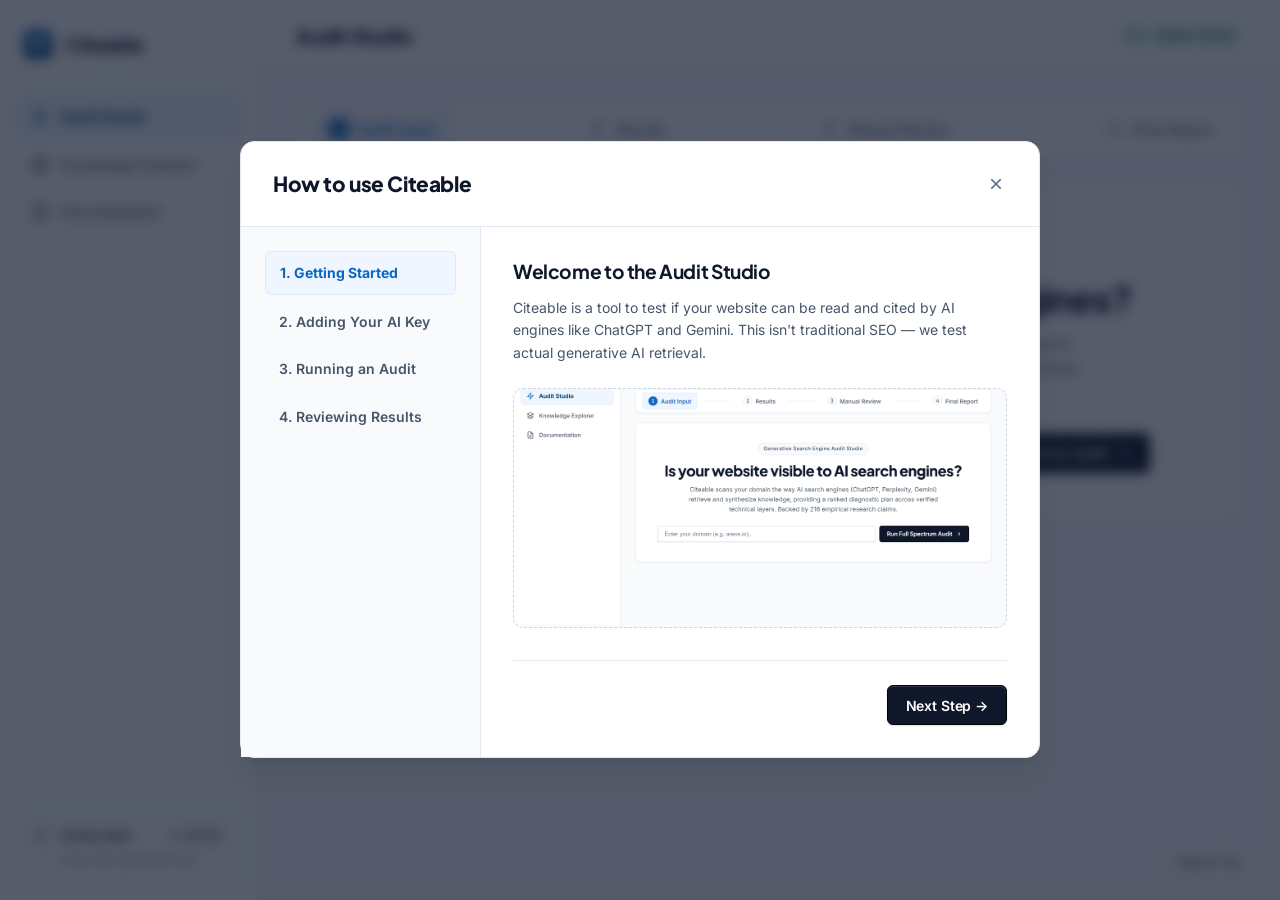
==== areos/ui/index.html @ a3e7ce2d "T15: add report and remediation markdown download endpoints and UI links" ====
<!DOCTYPE html>
<html lang="en">
<head>
  <meta charset="UTF-8">
  <meta name="viewport" content="width=device-width, initial-scale=1.0">
  <title>Citeable | Studio</title>
  <link rel="preconnect" href="https://fonts.googleapis.com">
  <link rel="preconnect" href="https://fonts.gstatic.com" crossorigin>
  <link href="https://fonts.googleapis.com/css2?family=Inter:wght@400;500;600;700&family=JetBrains+Mono:wght@400;500;600;700&family=Plus+Jakarta+Sans:wght@600;700;800&display=swap" rel="stylesheet">
  <link rel="stylesheet" href="index.css?v=3">
  <link rel="icon" type="image/svg+xml" href="favicon.svg">

  <script src="vendor/marked.min.js"></script>
  <script src="context.js"></script>
  <script src="help.js"></script>
  <script src="identity.js"></script>
  <script src="api.js"></script>
  <script src="dom.js"></script>
  <script src="nav.js"></script>
</head>
<body>
  <div class="app-container">
    <!-- Sidebar Navigation -->
    <aside class="sidebar">
      <div class="logo">
        <div class="logo-icon"><img src="favicon.svg" alt="Citeable Logo" width="32" height="32"></div>
        <h1>Citeable</h1>
      </div>
      <nav id="main-nav"></nav>
    </aside>

    <!-- Main Studio Workspace -->
    <main class="main-content">

      <!-- Standardized 72px Topbar -->
      <header class="topbar">
        <div class="page-title-wrap">
          <h2>Audit Studio</h2>
        </div>
        <div class="topbar-meta">
          <span class="status-pill success"><span class="live-pulse-dot"></span> Engine Online</span>
        </div>
      </header>

      <div class="page-container">

        <!-- Studio Stepper -->
        <div class="studio-stepper" role="tablist" aria-label="Audit progress">
          <button class="tab-btn step-btn active" data-tab="tab-input" data-step="1" role="tab" aria-selected="true">
            <span class="step-dot">1</span>
            <span class="step-label">Audit Input</span>
          </button>
          <div class="step-connector"></div>

          <button class="tab-btn step-btn" data-tab="tab-results" data-step="2" role="tab" aria-selected="false">
            <span class="step-dot">2</span>
            <span class="step-label">Results</span>
          </button>
          <div class="step-connector"></div>

          <button class="tab-btn step-btn" data-tab="tab-wizard" data-step="3" role="tab" aria-selected="false">
            <span class="step-dot">3</span>
            <span class="step-label">Manual Review</span>
          </button>
          <div class="step-connector"></div>

          <button class="tab-btn step-btn" data-tab="tab-synthesis" data-step="4" id="tab-btn-synthesis" role="tab" aria-selected="false">
            <span class="step-dot">4</span>
            <span class="step-label">Final Report</span>
          </button>
        </div>

        <div id="tab-input" class="tab-content active">
          <!-- Hero Section with Prompt Selector -->
          <section class="studio-hero">
            <div class="studio-badge">
              <span>Generative Search Engine Audit Studio</span>
            </div>
            <h1>Is your website visible to AI search engines?</h1>
            <p>Citeable scans your domain the way AI search engines (ChatGPT, Perplexity, Gemini) retrieve and synthesize knowledge, providing a ranked diagnostic plan across verified technical layers. Backed by <span class="hero-claim-count" id="hero-claim-count">...</span> empirical research claims.</p>

            <div class="command-box">
              <input type="text" id="domain-input" class="command-input" placeholder="Enter your domain (e.g. areos.io)..." autocomplete="off">
              <button id="btn-run-studio" class="command-btn btn-primary">
                <span>Run Full Spectrum Audit</span>
                <svg width="14" height="14" viewBox="0 0 24 24" fill="none" stroke="currentColor" stroke-width="2"><line x1="5" y1="12" x2="19" y2="12"/><polyline points="12 5 19 12 12 19"/></svg>
              </button>
            </div>
          </section>

          <!-- Live Execution Pipeline Monitor (hidden until audit runs) -->
          <div id="execution-monitor" style="display:none;" class="card">
            <h3 style="margin-top: 0; color: var(--text-secondary); font-family: var(--font-mono); font-size: 0.85rem; margin-bottom: 1rem;">
              [SYSTEM_LOG] ACTIVE DIAGNOSTIC RETRIEVAL IN PROGRESS...
            </h3>
            <div class="pipeline-stage" id="stage-robots"><div class="stage-icon active"><svg width="14" height="14" viewBox="0 0 24 24" fill="none" stroke="currentColor" stroke-width="2.5" style="animation:spin 1s linear infinite;"><circle cx="12" cy="12" r="10" stroke-opacity="0.25"/><path d="M12 2a10 10 0 0 1 10 10" stroke-opacity="0.85"/></svg></div><span>[LAYER 1/6] Verifying AI Crawler Policies (robots.txt & llms.txt)...</span></div>
            <div class="pipeline-stage" id="stage-schema"><div class="stage-icon"></div><span>[LAYER 2/6] Evaluating JSON-LD Schema Semantic Honesty...</span></div>
            <div class="pipeline-stage" id="stage-extract"><div class="stage-icon"></div><span>[LAYER 3/6] Assessing RAG Chunk Extractability & Density...</span></div>
            <div class="pipeline-stage" id="stage-format"><div class="stage-icon"></div><span>[LAYER 4/6] Interrogating Quotation & Formatting Heuristics...</span></div>
            <div class="pipeline-stage" id="stage-authority"><div class="stage-icon"></div><span>[LAYER 5/6] Measuring Algorithmic Trust & Entity Graph Authority...</span></div>
            <div class="pipeline-stage" id="stage-citation"><div class="stage-icon"></div><span>[LAYER 6/6] Sampling Real-Time Generative AI Brand Citation Frequency...</span></div>
          </div>

        </div>

        <div id="tab-results" class="tab-content" style="display:none;">
          <!-- Results Dashboard -->
          <div id="studio-results" style="display:flex; flex-direction:column; gap:28px;">
            <div style="display:flex; justify-content:space-between; align-items:flex-end; flex-wrap:wrap; gap:16px; padding-bottom:20px; border-bottom:1px solid var(--border-default);">
              <div>
                <h3 style="margin:0; font-size:1.35rem; font-weight:700; color:var(--text-primary);" id="res-target-header">Audit Results Overview</h3>
                <div style="color:var(--text-tertiary); font-size:0.85rem; font-family:var(--font-mono); margin-top:4px;" id="res-funnel-label">Run an audit from Step 1 to generate live visibility scores and diagnostics.</div>
              </div>
              <div style="display:flex; gap:10px; align-items:center;">
                <button class="btn-secondary btn-export" id="btn-export-report">
                  <svg width="15" height="15" viewBox="0 0 24 24" fill="none" stroke="currentColor" stroke-width="2"><path d="M21 15v4a2 2 0 0 1-2 2H5a2 2 0 0 1-2-2v-4"/><polyline points="7 10 12 15 17 10"/><line x1="12" y1="15" x2="12" y2="3"/></svg>
                  <span>Export Automated Findings (.md)</span>
                </button>
                <a class="btn-secondary btn-export" id="btn-download-remediation" style="display:none; text-decoration:none;" href="#" download>
                  <svg width="15" height="15" viewBox="0 0 24 24" fill="none" stroke="currentColor" stroke-width="2"><path d="M21 15v4a2 2 0 0 1-2 2H5a2 2 0 0 1-2-2v-4"/><polyline points="7 10 12 15 17 10"/><line x1="12" y1="15" x2="12" y2="3"/></svg>
                  <span>Download Plan (.md)</span>
                </a>
                <button class="btn-primary" id="btn-download-final-report" style="display:none;" onclick="downloadFinalReport()">
                  <span>Download Final Report</span>
                  <svg width="14" height="14" viewBox="0 0 24 24" fill="none" stroke="currentColor" stroke-width="2"><line x1="5" y1="12" x2="19" y2="12"/><polyline points="12 5 19 12 12 19"/></svg>
                </button>
              </div>
            </div>

            <!-- HELPER CARD: Results Scoring Primer -->
            <div class="context-helper-card" id="helper-results-primer">
              <div class="helper-bar blue"></div>
              <div class="helper-card-header" onclick="toggleHelperCard('helper-results-content', 'helper-results-chevron')">
                <div style="display:flex; align-items:center; gap:12px;">
                  <div style="width:28px; height:28px; border-radius:6px; background:var(--surface-sunken); display:flex; align-items:center; justify-content:center; border:1px solid var(--border-default); color:var(--text-secondary);">
                    <svg width="15" height="15" viewBox="0 0 24 24" fill="none" stroke="currentColor" stroke-width="2"><circle cx="12" cy="12" r="10"/><path d="M12 16v-4"/><path d="M12 8h.01"/></svg>
                  </div>
                  <div>
                    <div style="font-weight:600; color:var(--text-primary); font-size:0.875rem;">Understanding Your AI Visibility Score</div>
                    <div style="font-size:0.75rem; color:var(--text-tertiary);">Audit Studio · Results Overview</div>
                  </div>
                </div>
                <div style="display:flex; align-items:center; gap:12px;">
                  <span class="status-pill info">Scoring Methodology</span>
                  <span id="helper-results-chevron" style="font-size:0.75rem; color:var(--text-tertiary); font-weight:700;">▾</span>
                </div>
              </div>
              <div id="helper-results-content" class="accordion-grid open">
                <div class="accordion-inner" style="padding:16px 20px; border-top:1px solid var(--border-default); font-size:0.8125rem; color:var(--text-secondary); background:var(--surface-sunken);">
                  <p style="margin:0 0 10px 0; color:var(--text-primary);"><strong>Methodology:</strong> Your composite index evaluates how reliably AI search engines (ChatGPT Search, Perplexity, Gemini Grounding) retrieve, verify, and cite your brand content.</p>
                  <div style="display:grid; grid-template-columns:repeat(auto-fit, minmax(220px, 1fr)); gap:12px;">
                    <div style="background:#FFFFFF; border:1px solid var(--border-default); padding:12px; border-radius:6px;">
                      <strong style="color:var(--text-primary); display:block; margin-bottom:4px;">1. Multi-Layer Technical Scan</strong>
                      Deterministic crawl of robots/llms.txt access policies, JSON-LD schema entity graphs, and RAG chunk extractability.
                    </div>
                    <div style="background:#FFFFFF; border:1px solid var(--border-default); padding:12px; border-radius:6px;">
                      <strong style="color:var(--text-primary); display:block; margin-bottom:4px;">2. Access Gate Enforcement</strong>
                      If automated crawlers are blocked at the perimeter, the diagnostic score is capped at 30 until access directives are opened.
                    </div>
                    <div style="background:#FFFFFF; border:1px solid var(--border-default); padding:12px; border-radius:6px;">
                      <strong style="color:var(--text-primary); display:block; margin-bottom:4px;">3. Qualitative Calibration</strong>
                      Automated checks establish baseline telemetry; completing the 4 qualitative checks finalizes the grounded narrative.
                    </div>
                  </div>
                </div>
              </div>
            </div>

            <!-- Provisional Action Banner -->
            <div id="results-action-banner" class="context-helper-card" style="display:none;">
              <div class="helper-bar amber"></div>
              <div style="padding:16px 20px; display:flex; align-items:center; justify-content:space-between; flex-wrap:wrap; gap:12px;">
                <div style="display:flex; align-items:center; gap:12px;">
                  <div style="width:28px; height:28px; border-radius:6px; background:#FFFBEB; border:1px solid #FDE68A; display:flex; align-items:center; justify-content:center; color:#D97706;">
                    <svg width="15" height="15" viewBox="0 0 24 24" fill="none" stroke="currentColor" stroke-width="2"><path d="M10.29 3.86L1.82 18a2 2 0 0 0 1.71 3h16.94a2 2 0 0 0 1.71-3L13.71 3.86a2 2 0 0 0-3.42 0z"/><line x1="12" y1="9" x2="12" y2="13"/><line x1="12" y1="17" x2="12.01" y2="17"/></svg>
                  </div>
                  <div>
                    <strong id="results-action-title" style="color:var(--text-primary); font-size:0.9rem; display:block;">Provisional Score — Qualitative Review Pending</strong>
                    <p id="results-action-sub" style="margin:2px 0 0; font-size:0.8125rem; color:var(--text-secondary);">Complete the 4 qualitative inspection questions to unlock your finalized grounded report.</p>
                  </div>
                </div>
                <button onclick="document.querySelector('[data-tab=tab-wizard]').click()" class="btn-primary" style="padding:8px 16px; font-size:0.8125rem;">
                  <span>Complete Review (4 Items)</span>
                  <svg width="14" height="14" viewBox="0 0 24 24" fill="none" stroke="currentColor" stroke-width="2"><line x1="5" y1="12" x2="19" y2="12"/><polyline points="12 5 19 12 12 19"/></svg>
                </button>
              </div>
            </div>

            <!-- Executive Scorecard -->
            <div class="scorecard-grid">
              <div class="score-card"><div class="score-label"><span style="font-size:0.8125rem; font-weight:600; color:var(--text-secondary);">Overall AEO Score</span></div><div class="score-val font-mono" id="res-score" style="font-size:2rem; font-weight:800; color:var(--text-primary); margin-top:4px;">--</div><div style="font-size:0.75rem; color:var(--text-tertiary); margin-top:4px;">Weighted Diagnostic Index</div></div>
              <div class="score-card"><div class="score-label"><span style="font-size:0.8125rem; font-weight:600; color:var(--text-secondary);">Entity Authority</span></div><div class="score-val font-mono" id="res-authority" style="font-size:2rem; font-weight:800; color:var(--text-primary); margin-top:4px;">--</div><div style="font-size:0.75rem; color:var(--text-tertiary); margin-top:4px;" id="res-referring">-- referring domains</div></div>
              <div class="score-card"><div class="score-label"><span style="font-size:0.8125rem; font-weight:600; color:var(--text-secondary);">AI Crawler Access</span></div><div class="score-val font-mono" id="res-crawler" style="font-size:1.5rem; font-weight:700; color:var(--brand-500); margin-top:4px;">--</div><div style="font-size:0.75rem; color:var(--text-tertiary); margin-top:4px;" id="res-llms">llms.txt status</div></div>
              <div class="score-card"><div class="score-label"><span style="font-size:0.8125rem; font-weight:600; color:var(--text-secondary);">Observed Citations</span></div><div class="score-val font-mono" id="res-citations" style="font-size:1.5rem; font-weight:700; color:var(--brand-500); margin-top:4px;">--</div><div style="font-size:0.75rem; color:var(--text-tertiary); margin-top:4px;">Live Engine Sampler Rate</div></div>
            </div>

            <!-- Historical Delta & Citation Distribution -->
            <div class="analytics-grid">
              <div class="analytics-panel">
                <div class="panel-header" style="display:flex; justify-content:space-between; align-items:center; margin-bottom:6px;">
                  <div class="panel-title-wrap" style="display:flex; align-items:center; gap:8px;">
                    <svg width="16" height="16" viewBox="0 0 24 24" fill="none" stroke="var(--brand-500)" stroke-width="2"><polyline points="23 6 13.5 15.5 8.5 10.5 1 18"/><polyline points="17 6 23 6 23 12"/></svg>
                    <h3 style="font-size:0.95rem; margin:0;">Historical AEO Delta & Timeline</h3>
                  </div>
                  <span class="status-pill text-xs">Trend Velocity</span>
                </div>
                <p class="panel-desc" style="font-size:0.8125rem; color:var(--text-tertiary); margin:0 0 16px 0;">Comparative score progression across previous diagnostic audits</p>
                <div id="historical-delta-container">
                  <div style="display:flex; align-items:center; gap:10px; color:var(--text-tertiary); font-size:0.85rem; padding:12px; background:var(--surface-sunken); border-radius:6px; border:1px solid var(--border-default);">
                    <svg width="14" height="14" viewBox="0 0 24 24" fill="none" stroke="currentColor" stroke-width="2" style="animation:spin 1s linear infinite;"><circle cx="12" cy="12" r="10" stroke-opacity="0.25"/><path d="M12 2a10 10 0 0 1 10 10" stroke-opacity="0.85"/></svg>
                    <span>Loading audit history...</span>
                  </div>
                </div>
              </div>

              <div class="analytics-panel">
                <div class="panel-header" style="display:flex; justify-content:space-between; align-items:center; margin-bottom:6px;">
                  <div class="panel-title-wrap" style="display:flex; align-items:center; gap:8px;">
                    <svg width="16" height="16" viewBox="0 0 24 24" fill="none" stroke="var(--brand-500)" stroke-width="2"><circle cx="12" cy="12" r="10"/><path d="M12 2a14.5 14.5 0 0 0 0 20 14.5 14.5 0 0 0 0-20"/><path d="M2 12h20"/></svg>
                    <h3 style="font-size:0.95rem; margin:0;">Citation Domain Distribution</h3>
                  </div>
                  <span class="status-pill text-xs">Engine Breakdown</span>
                </div>
                <p class="panel-desc" style="font-size:0.8125rem; color:var(--text-tertiary); margin:0 0 16px 0;">Empirical breakdown of URLs referenced by generative answer engines</p>
                <div id="citation-distribution-list"></div>
              </div>
            </div>

            <!-- Prioritized Step-by-Step Remediation Plan -->
            <div class="card" style="margin-top:24px;">
              <div style="display:flex; justify-content:space-between; align-items:center; margin-bottom:16px;">
                <div style="display:flex; align-items:center; gap:8px;">
                  <svg width="18" height="18" viewBox="0 0 24 24" fill="none" stroke="var(--brand-500)" stroke-width="2"><path d="M14 2H6a2 2 0 0 0-2 2v16a2 2 0 0 0 2 2h12a2 2 0 0 0 2-2V8z"/><polyline points="14 2 14 8 20 8"/><line x1="16" y1="13" x2="8" y2="13"/><line x1="16" y1="17" x2="8" y2="17"/></svg>
                  <h3 style="margin:0; font-size:1.05rem;">Prioritized Action & Remediation Plan</h3>
                </div>
                <span style="font-size:0.8125rem; color:var(--text-tertiary);">Click any item to inspect research checklist</span>
              </div>
              <div id="remediation-list"></div>
            </div>

          </div>
        </div>

        <div id="tab-wizard" class="tab-content" style="display:none;">
          <!-- Interactive Guided Manual Review Wizard -->
          <div class="card mb-6">
            <div style="display:flex; justify-content:space-between; align-items:center;">
              <div>
                <h3 style="margin:0; font-size:1.05rem;">Guided Human Review Wizard</h3>
                <span style="font-size:0.8125rem; color:var(--text-secondary);">Interactive evidence recording for qualitative check cards</span>
              </div>
            </div>
          </div>
          
          <!-- Empty state -->
          <div id="wizard-empty-state" class="card" style="display:flex; flex-direction:column; align-items:center; justify-content:center; padding:3rem 2rem; text-align:center; gap:1rem;">
            <div style="width:48px; height:48px; border-radius:50%; background:var(--brand-50); border:1px solid var(--brand-100); display:flex; align-items:center; justify-content:center; color:var(--brand-500);">
              <svg width="20" height="20" viewBox="0 0 24 24" fill="none" stroke="currentColor" stroke-width="2"><circle cx="11" cy="11" r="8"/><line x1="21" y1="21" x2="16.65" y2="16.65"/></svg>
            </div>
            <h4 style="color:var(--text-primary); margin:0; font-size:1.05rem;">No active audit session</h4>
            <p style="color:var(--text-secondary); max-width:420px; margin:0; font-size:0.875rem; line-height:1.6;">Run an audit from the Audit Input tab first. The wizard will load your manual review cards automatically once results are available.</p>
            <button onclick="document.querySelector('[data-tab=tab-input]').click()" class="btn-primary" style="margin-top:0.5rem;">
              <span>Go to Audit Input</span>
              <svg width="14" height="14" viewBox="0 0 24 24" fill="none" stroke="currentColor" stroke-width="2"><line x1="5" y1="12" x2="19" y2="12"/><polyline points="12 5 19 12 12 19"/></svg>
            </button>
          </div>

          <div id="review-shield-banner" class="context-helper-card" style="display:none;">
            <div class="helper-bar blue"></div>
            <div style="padding:16px 20px; display:flex; align-items:center; justify-content:space-between; flex-wrap:wrap; gap:12px;">
              <div style="display:flex; align-items:center; gap:12px;">
                <div style="width:28px; height:28px; border-radius:6px; background:var(--brand-50); border:1px solid var(--brand-100); display:flex; align-items:center; justify-content:center; color:var(--brand-500);">
                  <svg width="15" height="15" viewBox="0 0 24 24" fill="none" stroke="currentColor" stroke-width="2"><path d="M12 22s8-4 8-10V5l-8-3-8 3v7c0 6 8 10 8 10z"/><path d="m9 12 2 2 4-4"/></svg>
                </div>
                <div>
                  <strong id="shield-title" style="font-size:0.95rem; color:var(--text-primary); display:block;">Qualitative Evaluation Protocol</strong>
                  <span id="shield-sub" style="font-size:0.8125rem; color:var(--text-secondary);">Inspect on-page evidence to calibrate the composite diagnostic score and unlock synthesis.</span>
                </div>
              </div>
              <div style="text-align:right;">
                <span style="font-family:var(--font-mono); font-size:0.8125rem; color:var(--text-secondary); display:inline-block;">Evaluated: <strong id="val-progress-text">0 / 0</strong></span>
                <div class="bar-track" style="width:120px; height:4px; margin-top:4px;"><div class="bar-fill" id="meter-fill" style="width:0%; background:var(--brand-500);"></div></div>
              </div>
            </div>
          </div>

          <div id="wizard-list"></div>

          <!-- Mandatory Methodology & ToS Caveat -->
          <div id="wizard-caveat-box" style="display:none; margin-top:24px; background:var(--surface-panel); border:1px solid var(--border-default); padding:16px 20px; border-radius:var(--radius-md); font-size:0.8125rem; color:var(--text-tertiary); font-family:var(--font-mono); line-height:1.5;">
            <strong style="color:var(--text-primary);">Governance Note:</strong><br>
            <span id="res-caveat">Loading governance transparency disclosure...</span>
          </div>
        </div>

        <!-- AI Synthesis Tab -->
        <div id="tab-synthesis" class="tab-content" style="display:none;">

          <div class="card mb-6">
            <div style="display:flex; justify-content:space-between; align-items:center;">
              <div>
                <h3 style="margin:0; font-size:1.05rem;">Final Grounded Report</h3>
                <span style="font-size:0.8125rem; color:var(--text-secondary);">Multi-stage LLM synthesis with adversarial red-team verification</span>
              </div>
            </div>
          </div>

          <!-- Status badge -->
          <div id="synth-status-bar" class="card" style="display:flex; align-items:center; gap:16px; margin-bottom:20px; padding:16px 20px;">
            <span id="synth-status-icon" style="display:flex; align-items:center; justify-content:center; width:32px; height:32px; border-radius:50%; background:var(--brand-50); color:var(--brand-500); border:1px solid var(--brand-100);"><svg width="16" height="16" viewBox="0 0 24 24" fill="none" stroke="currentColor" stroke-width="2"><circle cx="12" cy="12" r="10"/><polyline points="12 6 12 12 16 14"/></svg></span>
            <div>
              <strong id="synth-status-title" style="color:var(--text-primary); font-size:0.9rem; display:block;">Run an audit to generate your final report</strong>
              <span id="synth-status-sub" style="font-size:0.8125rem; color:var(--text-tertiary); font-family:var(--font-mono);">Requires AI provider credentials in <a href="#byok_vault" onclick="event.preventDefault(); if (window.BYOKVault) window.BYOKVault.open();" style="color:var(--brand-500);">Settings</a></span>
            </div>
            <div style="margin-left:auto; display:flex; gap:8px; align-items:center;" id="synth-provider-log"></div>
          </div>

          <!-- Red Teamer flags -->
          <div id="synth-flags-panel" style="display:none; margin-bottom:20px; background:var(--status-danger-bg); border:1px solid var(--status-danger-border); border-radius:var(--radius-md); padding:16px 20px;">
            <div style="display:flex; justify-content:space-between; align-items:center; margin-bottom:10px;">
              <strong style="color:var(--status-danger-text); font-size:0.9rem;">Adversarial Review Flags</strong>
              <span id="synth-flags-count" class="status-pill danger">0 flags</span>
            </div>
            <div id="synth-flags-list" style="display:flex; flex-direction:column; gap:8px;"></div>
            <div id="synth-flags-resolved" style="margin-top:10px; font-size:0.8125rem; color:var(--text-tertiary); font-family:var(--font-mono);"></div>
          </div>

          <!-- The final narrative -->
          <div class="card" id="synth-narrative-card" style="display:none;">
            <div style="display:flex; justify-content:space-between; align-items:center; margin-bottom:16px; padding-bottom:12px; border-bottom:1px solid var(--border-default);">
              <h3 style="margin:0; color:var(--text-primary); font-size:1.05rem;">Grounded Executive Synthesis</h3>
              <div style="display:flex; gap:8px; align-items:center;">
                <a id="btn-download-synth-report" class="btn-secondary" style="display:none; padding:6px 14px; font-size:0.8125rem; text-decoration:none;" href="#" download>Download Report (.md)</a>
                <button id="btn-copy-narrative" class="btn-secondary" style="padding:6px 14px; font-size:0.8125rem;" onclick="copySynthNarrative()">Copy Narrative</button>
              </div>
            </div>
            <div id="synth-narrative-body" class="markdown-body" style="padding:0; border:none; box-shadow:none;"></div>
          </div>

          <!-- Draft (collapsed by default) -->
          <details id="synth-draft-details" style="margin-top:16px; display:none;">
            <summary style="cursor:pointer; color:var(--text-tertiary); font-size:0.8125rem; font-family:var(--font-mono); padding:8px 0;">[RAW] Show Synthesizer Draft (pre-grounding)</summary>
            <div id="synth-draft-body" style="margin-top:8px; color:var(--text-secondary); line-height:1.6; white-space:pre-wrap; font-size:0.85rem; background:var(--surface-sunken); padding:16px; border-radius:var(--radius-md); border:1px solid var(--border-default); font-family:var(--font-mono);"></div>
          </details>
        </div>

      </div>
    </main>
  </div>

  <!-- Claim Deep-Dive Modal -->
  <div id="claim-modal" class="modal-backdrop modal-overlay" style="display:none; position:fixed; inset:0; z-index:1000; align-items:center; justify-content:center;">
    <div class="modal-content" style="padding:28px; width:min(680px,94vw); max-height:85vh; overflow-y:auto;">
      <div style="display:flex; justify-content:space-between; align-items:flex-start; margin-bottom:12px;">
        <span id="mod-claim-id" style="font-family:var(--font-mono); color:var(--brand-500); font-weight:700; font-size:0.85rem;">CLAIM ID: C000</span>
        <button onclick="closeClaimModal()" style="background:none; border:none; color:var(--text-tertiary); cursor:pointer; font-size:1.25rem; padding:4px;">&times;</button>
      </div>
      <h2 id="mod-title" style="color:var(--text-primary); margin:0 0 12px; font-size:1.25rem; font-weight:700;">Loading scientific claim data...</h2>
      
      <div style="display:flex; flex-wrap:wrap; gap:8px; margin-bottom:16px;">
        <span id="mod-conf" class="status-pill info">Confidence: HIGH</span>
        <span id="mod-tier" class="status-pill success">Source Tier: Empirical</span>
      </div>

      <div style="background:var(--surface-sunken); padding:16px; border-radius:var(--radius-sm); border:1px solid var(--border-default); margin-bottom:16px;">
        <h4 style="margin:0 0 6px; color:var(--text-tertiary); font-size:0.75rem; text-transform:uppercase;">Scientific Research Statement:</h4>
        <p id="mod-stmt" style="color:var(--text-primary); line-height:1.6; margin:0; font-size:0.95rem;">--</p>
      </div>

      <div style="display:grid; grid-template-columns:repeat(auto-fit, minmax(180px, 1fr)); gap:12px;">
        <div style="background:#FFFFFF; padding:12px; border-radius:var(--radius-sm); border:1px solid var(--border-default);">
          <span style="font-size:0.75rem; color:var(--text-tertiary); display:block;">Funnel Stage Relevance</span>
          <strong id="mod-funnel" style="color:var(--text-primary); font-size:0.9rem;">All Stages</strong>
        </div>
        <div style="background:#FFFFFF; padding:12px; border-radius:var(--radius-sm); border:1px solid var(--border-default);">
          <span style="font-size:0.75rem; color:var(--text-tertiary); display:block;">Algorithmic Impact Score</span>
          <strong id="mod-score" style="color:var(--brand-500); font-size:1rem; font-weight:700;">9.4 / 10</strong>
        </div>
      </div>
    </div>
  </div>

  <!-- Guided Manual Review Modal -->
  <div id="guided-modal" class="modal-overlay" style="display:none; position:fixed; inset:0; z-index:1000; align-items:center; justify-content:center;">
    <div class="modal-content" style="width:min(760px,96vw); max-height:90vh; display:flex; flex-direction:column; overflow:hidden;">
      <!-- Header -->
      <div style="padding:18px 24px; border-bottom:1px solid var(--border-default); display:flex; align-items:center; justify-content:space-between; flex-shrink:0;">
        <div>
          <span id="gr-card-id" style="font-family:var(--font-mono); color:var(--brand-500); font-size:0.8125rem; font-weight:600;">[ Guided Review ]</span>
          <h2 id="gr-title" style="margin:4px 0 0; color:var(--text-primary); font-size:1.15rem; font-weight:700;">Loading card...</h2>
        </div>
        <button onclick="window.GuidedReview && GuidedReview.close()" style="background:none; border:none; color:var(--text-tertiary); cursor:pointer; font-size:1.25rem; padding:4px;">&times;</button>
      </div>
      <!-- Progress bar -->
      <div style="padding:8px 24px; background:var(--surface-sunken); flex-shrink:0; display:flex; align-items:center; gap:12px;">
        <span id="gr-step-label" style="font-size:0.75rem; color:var(--text-tertiary); font-family:var(--font-mono); white-space:nowrap;">Step 1 of 1</span>
        <div style="flex:1; height:4px; background:var(--border-default); border-radius:2px; overflow:hidden;">
          <div id="gr-progress-fill" style="height:100%; width:0%; background:var(--brand-500); border-radius:2px; transition:width 0.2s ease;"></div>
        </div>
      </div>
      <!-- Scrollable body -->
      <div style="flex:1; overflow-y:auto; padding:20px 24px; display:flex; flex-direction:column; gap:16px;">
        <div>
          <h4 style="color:var(--text-tertiary); font-size:0.75rem; text-transform:uppercase; letter-spacing:0.04em; margin:0 0 4px;">Why This Matters</h4>
          <div id="gr-why" style="color:var(--text-secondary); font-size:0.9rem; line-height:1.6;"></div>
        </div>
        <div>
          <h4 style="color:var(--text-tertiary); font-size:0.75rem; text-transform:uppercase; letter-spacing:0.04em; margin:0 0 4px;">What We Are Checking</h4>
          <div id="gr-what" style="color:var(--text-secondary); font-size:0.9rem; line-height:1.6;"></div>
        </div>
        <div>
          <h4 style="color:var(--text-tertiary); font-size:0.75rem; text-transform:uppercase; letter-spacing:0.04em; margin:0 0 4px;">Step-by-Step Verification</h4>
          <ol id="gr-steps" style="color:var(--text-secondary); font-size:0.9rem; line-height:1.6; padding-left:1.2rem; margin:0;"></ol>
        </div>
        <!-- Technical protocol -->
        <div>
          <button id="gr-toggle-technical" onclick="window.GuidedReview && GuidedReview.toggleTechnical()" class="btn-secondary" style="padding:6px 12px; font-size:0.75rem; font-family:var(--font-mono);">Show technical protocol</button>
          <div id="gr-technical" style="display:none; margin-top:8px; background:var(--surface-sunken); padding:12px; border-radius:6px; color:var(--text-secondary); font-size:0.8125rem; line-height:1.6; border:1px solid var(--border-default);"></div>
        </div>
        <!-- Evidence inputs -->
        <div style="display:grid; grid-template-columns:1fr 1fr; gap:12px;">
          <div>
            <label style="font-size:0.75rem; color:var(--text-tertiary); display:block; margin-bottom:4px; font-family:var(--font-mono);">Page URL Reviewed</label>
            <input id="gr-url" type="text" placeholder="https://..." class="input" style="font-size:0.8125rem;">
          </div>
          <div>
            <label style="font-size:0.75rem; color:var(--text-tertiary); display:block; margin-bottom:4px; font-family:var(--font-mono);">Notes / Evidence</label>
            <textarea id="gr-notes" rows="2" placeholder="Record your observation..." class="input" style="font-size:0.8125rem; resize:none;"></textarea>
          </div>
        </div>
      </div>
      <!-- Footer: verdict buttons + navigation -->
      <div style="padding:16px 24px; border-top:1px solid var(--border-default); flex-shrink:0;">
        <div id="gr-verdict-buttons" class="verdict-buttons">
          <button class="vbtn pass" onclick="window.GuidedReview && GuidedReview.setVerdict('pass')">Pass</button>
          <button class="vbtn warn" onclick="window.GuidedReview && GuidedReview.setVerdict('warn')">Flag Ambiguity</button>
          <button class="vbtn fail" onclick="window.GuidedReview && GuidedReview.setVerdict('fail')">Fail</button>
          <button class="vbtn na" onclick="window.GuidedReview && GuidedReview.setVerdict('na')">N/A</button>
        </div>
        <div style="display:flex; justify-content:space-between; align-items:center;">
          <button id="gr-btn-back" onclick="window.GuidedReview && GuidedReview.back()" disabled class="btn-secondary" style="padding:8px 16px; font-size:0.8125rem;">Back</button>
          <button onclick="window.GuidedReview && GuidedReview.skip()" style="background:none; border:none; color:var(--text-tertiary); cursor:pointer; font-size:0.8125rem; text-decoration:underline;">Skip</button>
          <button id="gr-btn-next" onclick="window.GuidedReview && GuidedReview.confirmAndNext()" class="btn-primary" style="padding:8px 18px; font-size:0.8125rem;">Submit &amp; Next</button>
        </div>
      </div>
    </div>
  </div>

  <script src="auth.js"></script>
  <script src="guided_review.js"></script>
  <script src="studio.js"></script>
  <script>
    document.addEventListener('DOMContentLoaded', () => { 
      window.AreosNav.renderNav('studio'); 
    });

    function toggleHelperCard(contentId, chevronId) {
      const content = document.getElementById(contentId);
      const chevron = document.getElementById(chevronId);
      if (content && content.classList.contains('open')) {
        content.classList.remove('open');
        if (chevron) chevron.style.transform = 'rotate(-90deg)';
      } else if (content) {
        content.classList.add('open');
        if (chevron) chevron.style.transform = 'rotate(0deg)';
      }
    }
  </script>
</body>
</html>
---- areos/ui/index.css ----
/* ==========================================================================
   Citeable — Enterprise Design System (Restraint Architecture)
   Linear × Stripe Sigma Precision • Clinical Slate Architecture
   90% Neutral Monochrome • 10% Surgical Sapphire (#0A66C2) Intent
   ========================================================================== */

@import url('https://fonts.googleapis.com/css2?family=Inter:wght@400;500;600;700&family=JetBrains+Mono:wght@400;500;600;700&family=Plus+Jakarta+Sans:wght@600;700;800&display=swap');

:root {
  /* ---- 90% Neutral Grayscale Surface Architecture ---- */
  --surface-canvas: #F8FAFC;        /* Crisp clinical canvas */
  --surface-panel: #FFFFFF;         /* Pure white elevation */
  --surface-panel-hover: #F1F5F9;   /* Micro-elevation */
  --surface-raised: #FFFFFF;        /* Modals, Drawers */
  --surface-sunken: #F8FAFC;        /* Input wells, code blocks */
  --surface-overlay: rgba(15, 23, 42, 0.45); /* Soft backdrop dimming */

  /* ---- Structural Hairlines & Borders ---- */
  --border-subtle: #F1F5F9;
  --border-default: #E2E8F0;        /* 1px structural hairline */
  --border-strong: #CBD5E1;
  --border-focus: #0A66C2;          /* Sapphire focus boundary */

  /* ---- 10% Surgical Interactive Accents ---- */
  --brand-primary: #0F172A;         /* Obsidian primary action */
  --brand-primary-hover: #1E293B;
  --brand-50: #EFF6FF;
  --brand-100: #DBEAFE;
  --brand-300: #93C5FD;
  --brand-400: #388EE6;
  --brand-500: #0A66C2;             /* Canonical LinkedIn Sapphire Blue */
  --brand-600: #004182;
  --brand-700: #003366;
  --brand-glow: rgba(10, 102, 194, 0.18);
  --brand-text-on-canvas: #0A66C2;  /* Sapphire text on white/light surfaces */
  --accent: #0A66C2;                /* Alias for interactive accent borders */

  /* ---- Restrained Semantic Status Colors (WCAG AAA) ---- */
  --status-success: #059669;
  --status-success-bg: #F0FDF4;
  --status-success-border: #BBF7D0;
  --status-success-text: #065F46;   /* 7.59:1 AAA */

  --status-warning: #D97706;
  --status-warning-bg: #FEFCE8;
  --status-warning-border: #FEF08A;
  --status-warning-text: #854D0E;   /* 7.16:1 AAA */

  --status-danger: #E11D48;
  --status-danger-bg: #FEF2F2;
  --status-danger-border: #FECACA;
  --status-danger-text: #991B1B;    /* 9.92:1 AAA */

  --status-info: #0A66C2;
  --status-info-bg: #EFF6FF;
  --status-info-border: #BFDBFE;
  --status-info-text: #1E40AF;      /* 8.33:1 AAA */

  --status-neutral: #475569;
  --status-neutral-bg: #F1F5F9;
  --status-neutral-border: #E2E8F0;
  --status-neutral-text: #334155;

  /* ---- Mathematical Typography Palette ---- */
  --text-primary: #0F172A;          /* Slate-900: 17.46:1 AAA */
  --text-secondary: #475569;        /* Slate-600: 7.48:1 AAA */
  --text-tertiary: #64748B;         /* Slate-500: 4.85:1 AA */
  --text-disabled: #CBD5E1;         /* Slate-300: Disabled only */
  --text-placeholder: #64748B;      /* Slate-500: Accessible Placeholder */
  --text-on-brand: #FFFFFF;         /* Pure white on action buttons */

  /* ---- Typography Stacks & OpenType Features ---- */
  --font-display: 'Plus Jakarta Sans', -apple-system, BlinkMacSystemFont, 'Segoe UI', Roboto, sans-serif;
  --font-sans: 'Inter', -apple-system, BlinkMacSystemFont, 'Segoe UI', Roboto, sans-serif;
  --font-body: 'Inter', -apple-system, BlinkMacSystemFont, 'Segoe UI', Roboto, sans-serif;
  --font-mono: 'JetBrains Mono', ui-monospace, SFMono-Regular, Menlo, monospace;

  /* Modular Typographic Sizing Scale */
  --text-2xs: 0.6875rem; /* 11px */
  --text-xs:  0.75rem;   /* 12px */
  --text-sm:  0.875rem;  /* 14px */
  --text-base: 0.9375rem;/* 15px (clinical baseline) */
  --text-md:  1.0625rem; /* 17px */
  --text-lg:  1.25rem;   /* 20px */
  --text-xl:  1.5rem;    /* 24px */
  --text-2xl: 1.875rem;  /* 30px */
  --text-3xl: 2.25rem;   /* 36px */

  /* 4px Base Spatial Rhythm Scale */
  --space-1: 4px;
  --space-2: 8px;
  --space-3: 12px;
  --space-4: 16px;
  --space-5: 20px;
  --space-6: 28px;
  --space-7: 36px;
  --space-8: 48px;

  /* Disciplined 5-Tier Radius Scale */
  --radius-xs: 4px;      /* Micro-tags, inline code chips */
  --radius-sm: 6px;      /* Buttons, form inputs, selects, nav pills */
  --radius-md: 10px;     /* Cards, panels, filter bars, helper cards */
  --radius-lg: 14px;     /* Modals, drawers, hero wrappers */
  --radius-full: 9999px; /* Status indicator pills, circular pips */

  /* Compound Specular Shadows */
  --specular: inset 0 1px 0 rgba(255, 255, 255, 0.9);
  --shadow-xs: 0 1px 2px 0 rgba(15, 23, 42, 0.04);
  --shadow-sm: var(--specular), 0 1px 3px 0 rgba(15, 23, 42, 0.06), 0 1px 2px -1px rgba(15, 23, 42, 0.04);
  --shadow-md: var(--specular), 0 4px 6px -1px rgba(15, 23, 42, 0.05), 0 2px 4px -2px rgba(15, 23, 42, 0.03);
  --shadow-lg: var(--specular), 0 10px 15px -3px rgba(15, 23, 42, 0.06), 0 4px 6px -4px rgba(15, 23, 42, 0.02);
  --shadow-xl: 0 20px 25px -5px rgba(15, 23, 42, 0.08), 0 8px 10px -6px rgba(15, 23, 42, 0.04);
  --shadow-focus: 0 0 0 2px #FFFFFF, 0 0 0 4.5px var(--brand-500);

  /* Damped Mechanical Motion */
  --ease-damped: cubic-bezier(0.16, 1, 0.3, 1);
  --ease-snappy: cubic-bezier(0.2, 0, 0, 1);
  --duration-instant: 80ms;
  --duration-snappy: 140ms;
  --duration-base: 200ms;

  /* Global Shell Metrics */
  --sidebar-width: 260px;
  --topbar-height: 72px;
  --content-max-width: 1440px;

  /* Z-Index Hierarchy */
  --z-dropdown: 1000;
  --z-drawer: 1000;
  --z-overlay: 10000;
  --z-modal: 100000;
  --z-toast: 10000000;
}

/* Backwards-compat shims */
:root {
  --bg-color: var(--surface-canvas);
  --panel-bg: var(--surface-panel);
  --panel-border: var(--border-default);
  --text: var(--text-primary);
  --border: var(--border-default);
  --bg: var(--surface-canvas);
  --danger: var(--status-danger);
  --success: var(--status-success);
  --neon-cyan: var(--brand-500);
  --neon-green: var(--status-success);
  --glass-border: var(--border-default);
  --text-subdued: var(--text-secondary);
}

/* ==========================================================================
   Universal Reset & Base Styles
   ========================================================================== */
*, *::before, *::after { box-sizing: border-box; }

html {
  background: var(--surface-canvas);
  color: var(--text-primary);
  margin: 0; padding: 0;
}

body {
  background: var(--surface-canvas);
  color: var(--text-primary);
  font-family: var(--font-sans);
  font-size: var(--text-base);
  line-height: 1.55;
  margin: 0; padding: 0;
  min-height: 100vh;
  overflow-x: hidden;
  -webkit-font-smoothing: antialiased;
  -moz-osx-font-smoothing: grayscale;
}

/* Typography Hierarchy */
h1, h2, h3, h4, h5, h6 {
  color: var(--text-primary);
  font-family: var(--font-display);
  font-weight: 700;
  letter-spacing: -0.02em;
  margin-top: 0;
  margin-bottom: var(--space-2);
  line-height: 1.25;
}

h1 { font-size: var(--text-3xl); font-weight: 800; letter-spacing: -0.025em; }
h2 { font-size: var(--text-2xl); font-weight: 700; }
h3 { font-size: var(--text-xl); font-weight: 700; }
h4 { font-size: var(--text-lg); font-weight: 600; font-family: var(--font-sans); }

p, li, td, th {
  color: var(--text-secondary);
  font-family: var(--font-body);
}

code, pre, .font-mono, .mono {
  font-family: var(--font-mono);
  font-feature-settings: 'tnum' 1, 'zero' 1;
  font-variant-numeric: tabular-nums slashed-zero;
}

a {
  color: var(--brand-500);
  text-decoration: none;
  transition: color var(--duration-snappy) var(--ease-damped);
}
a:hover {
  color: var(--brand-600);
  text-decoration: underline;
}

/* ==========================================================================
   Universal Shell & Layout Containers
   ========================================================================== */
.app-container {
  display: flex;
  min-height: 100vh;
  width: 100%;
  background: var(--surface-canvas);
}

.sidebar {
  width: var(--sidebar-width);
  min-width: var(--sidebar-width);
  max-width: var(--sidebar-width);
  height: 100vh;
  position: sticky;
  top: 0;
  background: var(--surface-panel);
  border-right: 1px solid var(--border-default);
  padding: 24px 16px;
  display: flex;
  flex-direction: column;
  z-index: 100;
  box-sizing: border-box;
}

.main-content {
  flex: 1;
  min-width: 0;
  display: flex;
  flex-direction: column;
  background: var(--surface-canvas);
  overflow-x: hidden;
}

/* Universal Page Layout Architecture (.page-container) */
.page-container {
  width: 100%;
  max-width: var(--content-max-width);
  margin: 0 auto;
  padding: 28px 36px 48px 36px;
  box-sizing: border-box;
  display: flex;
  flex-direction: column;
  gap: 24px;
}

.page-container--fluid {
  max-width: 1600px;
}

.page-container--narrow {
  max-width: 880px;
}

/* ==========================================================================
   Standardized 72px Global Topbar
   ========================================================================== */
.topbar,
.content-header,
.results-topbar {
  height: var(--topbar-height);
  min-height: var(--topbar-height);
  max-height: var(--topbar-height);
  padding: 0 36px;
  display: flex;
  align-items: center;
  justify-content: space-between;
  background: var(--surface-panel);
  border-bottom: 1px solid var(--border-default);
  box-shadow: var(--shadow-xs);
  margin: 0;
  box-sizing: border-box;
  position: sticky;
  top: 0;
  z-index: 50;
}

.topbar h1, .topbar h2, .content-header h1, .content-header h2, .page-title {
  font-size: 1.25rem;
  font-weight: 800;
  letter-spacing: -0.02em;
  margin: 0;
  color: var(--text-primary);
  line-height: 1;
}

.topbar-meta, .page-subtitle {
  font-size: var(--text-xs);
  font-weight: 600;
  color: var(--text-secondary);
  margin: 0;
}

/* ==========================================================================
   Sidebar Navigation
   ========================================================================== */
.logo, .sidebar-logo {
  display: flex;
  align-items: center;
  gap: 12px;
  padding: 4px 6px 18px 6px;
  border-bottom: 1px solid var(--border-default);
  margin-bottom: 16px;
  text-decoration: none;
}

.logo-icon {
  width: 32px;
  height: 32px;
  flex-shrink: 0;
  display: flex;
  align-items: center;
  justify-content: center;
  background: transparent !important;
  border: none !important;
  box-shadow: none !important;
}

.logo-icon img, .logo-icon svg {
  width: 32px;
  height: 32px;
  display: block;
  border-radius: 8px;
}

.logo-text, .logo h1, .sidebar-logo span {
  font-family: var(--font-display);
  font-size: 1.2rem;
  font-weight: 800;
  letter-spacing: -0.025em;
  text-transform: none;
  margin: 0;
  color: var(--text-primary);
}

#main-nav {
  display: flex;
  flex-direction: column;
  gap: 4px;
}

.nav-item {
  display: flex;
  align-items: center;
  gap: 12px;
  padding: 10px 14px;
  min-height: 42px;
  border-radius: var(--radius-md);
  font-size: var(--text-sm);
  font-weight: 500;
  border: 1px solid transparent;
  text-decoration: none;
  background: transparent;
  color: var(--text-secondary);
  transition: all var(--duration-snappy) var(--ease-damped);
}

.nav-item svg {
  stroke: var(--text-secondary);
  transition: stroke var(--duration-snappy);
  flex-shrink: 0;
}

.nav-item:hover {
  background: var(--surface-sunken);
  color: var(--text-primary);
  text-decoration: none;
}
.nav-item:hover svg {
  stroke: var(--brand-500);
}

.nav-item.active {
  background: var(--brand-50) !important;
  color: var(--brand-700) !important;
  font-weight: 600 !important;
  border: 1px solid var(--brand-100) !important;
  border-radius: var(--radius-md) !important;
}
.nav-item.active svg {
  stroke: var(--brand-500) !important;
}

.nav-group-label {
  font-size: var(--text-2xs);
  text-transform: uppercase;
  letter-spacing: 0.05em;
  padding: var(--space-4) var(--space-3) var(--space-2);
  font-weight: 600;
  color: var(--text-tertiary);
}

/* ==========================================================================
   Panels, Cards & Data Containers
   ========================================================================== */
.glass-panel, .glass-card, .card {
  background: var(--surface-panel);
  border: 1px solid var(--border-default);
  border-radius: var(--radius-md);
  box-shadow: var(--shadow-sm);
  padding: 24px;
  transition: border-color var(--duration-snappy) var(--ease-damped), box-shadow var(--duration-snappy) var(--ease-damped);
  position: relative;
}

.card:hover, .glass-panel:hover {
  box-shadow: var(--shadow-md);
  border-color: var(--border-strong);
}

/* Filters Toolbar */
.filters-bar {
  display: grid;
  grid-template-columns: repeat(auto-fit, minmax(180px, 1fr));
  align-items: end;
  gap: 14px;
  padding: 16px 20px;
  background: var(--surface-panel);
  border: 1px solid var(--border-default);
  border-radius: var(--radius-md);
  box-shadow: var(--shadow-sm);
  margin: 0;
}

.filter-group label {
  display: block;
  margin-bottom: 6px;
  font-size: var(--text-xs);
  font-weight: 600;
  color: var(--text-secondary);
  letter-spacing: normal;
  text-transform: none;
}

/* Form Controls & Inputs */
.input, select.input, textarea.input,
.glass-input, select.glass-input, input.glass-input {
  width: 100%;
  font-family: inherit;
  font-size: var(--text-sm);
  font-weight: 500;
  background: #FFFFFF !important;
  border: 1.5px solid var(--border-strong) !important;
  border-radius: var(--radius-sm);
  padding: 8px 12px;
  min-height: 40px;
  color: var(--text-primary) !important;
  outline: none;
  transition: border-color var(--duration-snappy) var(--ease-damped), box-shadow var(--duration-snappy) var(--ease-damped);
  box-shadow: 0 1px 2px rgba(0, 0, 0, 0.04), inset 0 1px 2px rgba(0, 0, 0, 0.02);
}

.input:hover, .glass-input:hover, select.glass-input:hover {
  border-color: var(--text-secondary) !important;
}

.input:focus, .glass-input:focus, select.glass-input:focus,
.focus-ring:focus-visible, .focus-ring:focus {
  outline: none !important;
  border-color: var(--brand-500) !important;
  box-shadow: var(--shadow-focus) !important;
}

::placeholder, input::placeholder, textarea::placeholder {
  color: var(--text-placeholder) !important;
  opacity: 1;
  font-weight: 400;
}

/* ==========================================================================
   Buttons & 1px Mechanical Actuation Physics
   ========================================================================== */
.btn, .btn-primary, .btn-secondary, .btn-danger, .btn-reject, .btn-export, .command-btn, .submit-btn, .btn-action {
  display: inline-flex;
  align-items: center;
  justify-content: center;
  gap: 8px;
  font-family: var(--font-sans);
  font-size: var(--text-sm);
  font-weight: 600;
  letter-spacing: -0.01em;
  text-transform: none !important;
  padding: 9px 18px;
  min-height: 40px;
  border-radius: var(--radius-sm);
  border: 1px solid transparent;
  cursor: pointer;
  white-space: nowrap;
  user-select: none;
  transition: background-color var(--duration-snappy) var(--ease-damped),
              border-color var(--duration-snappy) var(--ease-damped),
              box-shadow var(--duration-snappy) var(--ease-damped),
              transform var(--duration-instant) var(--ease-damped);
  transform: translateY(0);
}

/* 1px Mechanical Down-Stroke Actuation */
.btn:active, .command-btn:active, .submit-btn:active, .vbtn:active, .btn-action:active {
  transform: translateY(1px) !important;
}

/* Primary Action CTA — Solid Obsidian / Deep Slate */
.btn-primary, .submit-btn, .command-btn, .btn-action {
  background: var(--brand-primary) !important;
  color: #FFFFFF !important;
  border: 1px solid #000000 !important;
  box-shadow: 0 1px 2px rgba(15, 23, 42, 0.12), inset 0 1px 0 rgba(255, 255, 255, 0.15) !important;
}
.btn-primary:hover, .submit-btn:hover, .command-btn:hover, .btn-action:hover {
  background: var(--brand-primary-hover) !important;
  box-shadow: 0 2px 4px rgba(15, 23, 42, 0.16), inset 0 1px 0 rgba(255, 255, 255, 0.2) !important;
  transform: none; /* No float */
}
.btn-primary:active, .submit-btn:active, .command-btn:active, .btn-action:active {
  background: #000000 !important;
  box-shadow: inset 0 1px 2px rgba(0, 0, 0, 0.3) !important;
}
.btn-primary svg, .submit-btn svg, .command-btn svg, .btn-action svg {
  stroke: #FFFFFF !important;
}

/* Secondary Button — Crisp Clean White with Border */
.btn-secondary, .btn-export {
  background: #FFFFFF;
  border: 1px solid var(--border-default);
  color: var(--text-primary);
  box-shadow: var(--shadow-sm);
}
.btn-secondary:hover, .btn-export:hover {
  background: #F8FAFC;
  border-color: var(--border-strong);
  color: var(--brand-500);
  transform: none;
}
.btn-secondary:active, .btn-export:active {
  background: #F1F5F9;
}

/* Danger / Reject Action */
.btn-danger, .btn-reject, .btn-mad-reject {
  background: var(--status-danger-bg);
  border: 1px solid var(--status-danger-border);
  color: var(--status-danger-text);
  font-weight: 600;
}
.btn-danger:hover, .btn-reject:hover, .btn-mad-reject:hover {
  background: var(--status-danger);
  color: #FFFFFF;
  border-color: var(--status-danger);
}

.btn-mad-approve {
  background: var(--status-success-bg);
  border: 1px solid var(--status-success-border);
  color: var(--status-success-text);
  font-weight: 600;
}
.btn-mad-approve:hover {
  background: var(--status-success);
  color: #FFFFFF;
  border-color: var(--status-success);
}

/* Verdict Buttons */
.verdict-buttons {
  display: flex;
  gap: var(--space-2);
  margin: 14px 0 18px 0;
  width: 100%;
}
.vbtn {
  flex: 1;
  padding: 9px 12px;
  background: #FFFFFF !important;
  border: 1px solid var(--border-default) !important;
  border-radius: var(--radius-sm);
  color: var(--text-primary) !important;
  font-weight: 600 !important;
  font-size: var(--text-xs) !important;
  text-transform: none;
  cursor: pointer;
  transition: all var(--duration-snappy) var(--ease-damped);
  box-shadow: var(--shadow-xs);
}
.vbtn:hover {
  border-color: var(--brand-500) !important;
  background: var(--brand-50) !important;
  color: var(--brand-500) !important;
}
.vbtn.selected {
  background: var(--brand-500) !important;
  color: #FFFFFF !important;
  border-color: var(--brand-500) !important;
  box-shadow: var(--shadow-sm);
}

/* ==========================================================================
   Subdued Status Indicators & Badges (Micro-Dot + Hairline)
   ========================================================================== */
.status-pill, .badge, .status-badge, .outcome-badge {
  display: inline-flex;
  align-items: center;
  gap: 6px;
  font-size: var(--text-xs);
  font-weight: 600;
  padding: 2px 8px;
  border-radius: var(--radius-full);
  border: 1px solid var(--border-default);
  background: var(--surface-panel);
  color: var(--text-secondary);
  line-height: 1.2;
  white-space: nowrap;
}

.status-pill::before, .badge::before {
  content: "";
  display: inline-block;
  width: 6px;
  height: 6px;
  border-radius: 50%;
  background: currentColor;
}

.status-pill.success, .badge-success, .status-active, .badge.type-fact {
  background: var(--status-success-bg);
  border-color: var(--status-success-border);
  color: var(--status-success-text);
}

.status-pill.warning, .badge-warning, .status-contested, .badge.type-finding {
  background: var(--status-warning-bg);
  border-color: var(--status-warning-border);
  color: var(--status-warning-text);
}

.status-pill.danger, .badge-danger, .outcome-delta-regressed, .badge.type-uncertainty {
  background: var(--status-danger-bg);
  border-color: var(--status-danger-border);
  color: var(--status-danger-text);
}

.status-pill.info, .badge.type-guidance {
  background: var(--status-info-bg);
  border-color: var(--status-info-border);
  color: var(--status-info-text);
}

.badge.type-standard {
  background: var(--surface-sunken);
  border-color: var(--border-default);
  color: var(--text-secondary);
}

/* ==========================================================================
   Contextual Helper Card Component
   ========================================================================== */
.context-helper-card {
  background: var(--surface-panel);
  border: 1px solid var(--border-default);
  border-radius: var(--radius-md);
  box-shadow: var(--shadow-sm);
  overflow: hidden;
  margin-bottom: 24px;
  position: relative;
}

.helper-bar {
  position: absolute;
  top: 0;
  left: 0;
  bottom: 0;
  width: 3px;
  background: var(--text-tertiary);
}
.helper-bar.blue    { background: var(--brand-500); }
.helper-bar.emerald { background: var(--status-success); }
.helper-bar.amber   { background: var(--status-warning); }
.helper-bar.rose    { background: var(--status-danger); }

.helper-card-header {
  padding: 14px 20px 14px 24px;
  display: flex;
  align-items: center;
  justify-content: space-between;
  cursor: pointer;
  user-select: none;
  background: #FFFFFF;
  transition: background-color var(--duration-snappy) ease;
}
.helper-card-header:hover {
  background: #F8FAFC;
}

/* 60fps GPU Grid Accordion */
.accordion-grid {
  display: grid;
  grid-template-rows: 0fr;
  transition: grid-template-rows var(--duration-base) var(--ease-damped), opacity var(--duration-snappy) ease;
  opacity: 0;
}
.accordion-grid.open {
  grid-template-rows: 1fr;
  opacity: 1;
}
.accordion-inner {
  min-height: 0;
  overflow: hidden;
}

/* ==========================================================================
   Studio Stepper & Workflow Navigation
   ========================================================================== */
.studio-stepper {
  display: flex;
  align-items: center;
  justify-content: space-between;
  margin: 0;
  padding: 8px 16px;
  background: var(--surface-panel);
  border: 1px solid var(--border-default);
  border-radius: var(--radius-md);
  box-shadow: var(--shadow-xs);
  gap: 8px;
}

.step-btn, .tab-btn {
  display: inline-flex;
  align-items: center;
  gap: 8px;
  background: transparent;
  border: 1px solid transparent;
  border-radius: var(--radius-sm);
  padding: 8px 14px;
  cursor: pointer;
  color: var(--text-secondary);
  font-family: var(--font-sans);
  font-size: var(--text-sm);
  font-weight: 500;
  transition: all var(--duration-snappy) var(--ease-damped);
  outline: none;
}

.step-btn:hover, .tab-btn:hover {
  background: var(--surface-sunken);
  color: var(--text-primary);
}

.step-btn.active, .tab-btn.active {
  background: var(--brand-50);
  border-color: var(--brand-100);
  color: var(--brand-500);
  font-weight: 600;
}

.step-dot {
  width: 22px;
  height: 22px;
  border-radius: 50%;
  background: var(--surface-sunken);
  border: 1px solid var(--border-default);
  color: var(--text-secondary);
  display: inline-flex;
  align-items: center;
  justify-content: center;
  font-family: var(--font-mono);
  font-size: var(--text-xs);
  font-weight: 600;
  transition: all var(--duration-snappy);
}

.step-btn.active .step-dot, .tab-btn.active .step-dot {
  background: var(--brand-500);
  border-color: var(--brand-500);
  color: #FFFFFF;
  box-shadow: 0 1px 3px rgba(10, 102, 194, 0.3);
}

.step-connector {
  flex: 1;
  height: 1px;
  background: var(--border-default);
  margin: 0 8px;
  min-width: 16px;
}

/* ==========================================================================
   Knowledge Explorer & Claims Grid Layout
   ========================================================================== */
.claims-layout {
  display: flex;
  gap: 24px;
  width: 100%;
  min-width: 0;
  transition: padding-right var(--duration-snappy) var(--ease-damped);
}

.claims-layout.drawer-open {
  padding-right: 464px;
}

.claims-grid {
  display: flex;
  flex-direction: column;
  gap: 8px;
  flex: 1 1 0;
  min-width: 0;
}

.index-row {
  background: var(--surface-panel);
  border: 1px solid var(--border-default);
  border-radius: var(--radius-sm);
  padding: 12px 16px;
  transition: border-color var(--duration-snappy) var(--ease-damped), background-color var(--duration-snappy) var(--ease-damped);
  box-shadow: var(--shadow-xs);
  cursor: pointer;
  width: 100%;
  min-width: 0;
  overflow: hidden;
}

.index-row:hover {
  border-color: var(--border-strong);
  background: #FFFFFF;
  box-shadow: var(--shadow-sm);
  transform: none;
}

.index-row.focused {
  border-left: 3px solid var(--brand-500) !important;
  background: var(--brand-50) !important;
}

.claim-drawer {
  width: 440px;
  max-width: calc(100vw - var(--sidebar-width) - 48px);
  flex-shrink: 0;
  background: var(--surface-panel);
  border: 1px solid var(--border-default);
  border-radius: var(--radius-md);
  padding: 24px;
  box-shadow: var(--shadow-lg);
  position: fixed;
  top: calc(var(--topbar-height) + 16px);
  right: 24px;
  height: calc(100vh - var(--topbar-height) - 32px);
  max-height: calc(100vh - var(--topbar-height) - 32px);
  overflow-y: auto;
  z-index: 60;
  box-sizing: border-box;
}

/* ==========================================================================
   Audit Studio Hero & Command Input
   ========================================================================== */
.studio-hero {
  text-align: center;
  padding: 48px 32px;
  margin: 0;
  background: var(--surface-panel);
  border: 1px solid var(--border-default);
  border-radius: var(--radius-lg);
  box-shadow: var(--shadow-sm);
  position: relative;
  overflow: hidden;
}

.studio-badge {
  display: inline-block;
  background: var(--surface-sunken);
  border: 1px solid var(--border-default);
  color: var(--text-secondary);
  padding: 4px 12px;
  border-radius: var(--radius-full);
  font-size: var(--text-xs);
  font-weight: 600;
  letter-spacing: 0.04em;
  margin-bottom: 16px;
}

.studio-hero h1 {
  font-size: 2.25rem;
  font-weight: 800;
  letter-spacing: -0.025em;
  margin-bottom: 12px;
  color: var(--text-primary);
}

.studio-hero p {
  max-width: 640px;
  margin: 0 auto 28px auto;
  font-size: var(--text-base);
  line-height: 1.6;
  color: var(--text-secondary);
}

.live-pulse-dot {
  display: inline-block;
  width: 6px;
  height: 6px;
  border-radius: 50%;
  background-color: var(--status-success);
  margin-right: 6px;
  vertical-align: middle;
}

.command-box {
  display: flex;
  flex-wrap: wrap;
  gap: 10px;
  justify-content: center;
  max-width: 760px;
  margin: 0 auto;
}

.command-input, .command-select {
  padding: 10px 16px;
  background: #FFFFFF !important;
  border: 1.5px solid var(--border-strong) !important;
  border-radius: var(--radius-sm);
  font-size: var(--text-sm);
  font-weight: 500;
  color: var(--text-primary) !important;
  flex: 1;
  min-width: 280px;
  outline: none;
  box-shadow: 0 1px 2px rgba(0, 0, 0, 0.04);
  transition: border-color var(--duration-snappy) var(--ease-damped);
}

.command-input:focus, .command-select:focus {
  border-color: var(--brand-500) !important;
  box-shadow: var(--shadow-focus) !important;
}

/* ==========================================================================
   Scorecards, Analytics Grids & Lists
   ========================================================================== */
.scorecard-grid, .stat-grid {
  display: grid;
  grid-template-columns: repeat(4, 1fr);
  gap: 20px;
  width: 100%;
  margin: 4px 0 8px 0;
}

@media (max-width: 1100px) {
  .scorecard-grid, .stat-grid {
    grid-template-columns: repeat(2, 1fr);
  }
}
@media (max-width: 640px) {
  .scorecard-grid, .stat-grid {
    grid-template-columns: 1fr;
  }
}

.score-card, .stat-pill {
  background: var(--surface-panel);
  border: 1px solid var(--border-default);
  border-radius: var(--radius-md);
  padding: 24px 20px;
  min-height: 130px;
  display: flex;
  flex-direction: column;
  justify-content: space-between;
  box-shadow: var(--shadow-sm);
  transition: border-color var(--duration-snappy) var(--ease-damped), box-shadow var(--duration-snappy) var(--ease-damped);
}
.score-card:hover, .stat-pill:hover {
  border-color: var(--border-strong);
  box-shadow: var(--shadow-md);
}

.analytics-grid {
  display: grid;
  grid-template-columns: repeat(2, 1fr);
  gap: 24px;
  width: 100%;
  margin: 4px 0 8px 0;
}

@media (max-width: 960px) {
  .analytics-grid {
    grid-template-columns: 1fr;
  }
}

.analytics-panel {
  background: var(--surface-panel);
  border: 1px solid var(--border-default);
  border-radius: var(--radius-md);
  padding: 28px 24px;
  box-shadow: var(--shadow-sm);
  display: flex;
  flex-direction: column;
}

/* Remediation Items */
.rec-item {
  background: var(--surface-panel);
  border: 1px solid var(--border-default);
  border-radius: var(--radius-md);
  margin-bottom: 14px;
  overflow: hidden;
  box-shadow: var(--shadow-xs);
  transition: border-color var(--duration-snappy);
}
.rec-item:hover {
  border-color: var(--border-strong);
}
.rec-header {
  padding: 16px 20px;
  display: flex;
  align-items: center;
  justify-content: space-between;
  cursor: pointer;
  background: #FFFFFF;
}
.rec-body {
  padding: 20px 24px;
  background: var(--surface-sunken);
  border-top: 1px solid var(--border-default);
}

/* ==========================================================================
   Documentation Stylesheet (.docs-*) — Stripe & Linear 3-Column Standard
   ========================================================================== */
.docs-page-container {
  max-width: 1440px;
  margin: 0 auto;
  padding: 24px 32px 64px 32px;
}

.docs-triad-layout {
  display: grid;
  grid-template-columns: 240px minmax(0, 1fr) 220px;
  gap: 32px;
  align-items: flex-start;
}

/* --- Column 1: Left Navigation Sub-Sidebar --- */
.docs-nav-sidebar {
  position: sticky;
  top: calc(var(--topbar-height) + 16px);
  max-height: calc(100vh - var(--topbar-height) - 32px);
  overflow-y: auto;
  padding-right: 6px;
}

.docs-nav-search-wrap {
  position: relative;
  margin-bottom: 16px;
  display: flex;
  align-items: center;
}

.docs-nav-search-wrap svg {
  position: absolute;
  left: 10px;
  color: var(--text-tertiary);
  pointer-events: none;
}

.docs-nav-search-wrap input {
  width: 100%;
  padding: 7px 10px 7px 32px;
  font-size: var(--text-xs);
  border-radius: var(--radius-sm);
  border: 1px solid var(--border-default);
  background: var(--surface-panel);
  color: var(--text-primary);
  outline: none;
  transition: border-color var(--duration-snappy);
}

.docs-nav-search-wrap input:focus {
  border-color: var(--brand-500);
  box-shadow: 0 0 0 2px var(--brand-50);
}

.docs-subnav-group {
  margin-bottom: 18px;
}

.docs-subnav-header {
  font-size: 0.6875rem;
  font-weight: 700;
  text-transform: uppercase;
  letter-spacing: 0.08em;
  color: var(--text-tertiary);
  padding: 4px 8px;
  display: flex;
  align-items: center;
  justify-content: space-between;
}

.docs-subnav-count {
  font-family: var(--font-mono);
  font-size: 0.6875rem;
  background: var(--surface-sunken);
  padding: 1px 6px;
  border-radius: var(--radius-full);
  color: var(--text-tertiary);
}

.docs-subnav-list {
  list-style: none;
  display: flex;
  flex-direction: column;
  gap: 1px;
  margin-top: 4px;
}

.docs-subnav-item {
  display: block;
  padding: 6px 10px;
  font-size: 0.8125rem;
  color: var(--text-secondary);
  text-decoration: none;
  border-radius: var(--radius-sm);
  border-left: 2px solid transparent;
  transition: all var(--duration-snappy) var(--ease-damped);
}

.docs-subnav-item:hover {
  background: var(--surface-panel);
  color: var(--text-primary);
  text-decoration: none;
}

.docs-subnav-item.active {
  background: var(--brand-50);
  color: var(--brand-500);
  border-left-color: var(--brand-500);
  font-weight: 600;
}

/* --- Column 2: Center Editorial Canvas --- */
.docs-canvas-container {
  min-width: 0;
  max-width: 820px;
  margin: 0 auto;
  width: 100%;
}

.docs-breadcrumbs-list {
  display: flex;
  align-items: center;
  gap: 6px;
  font-size: var(--text-xs);
  color: var(--text-tertiary);
  margin-bottom: 16px;
}

.docs-breadcrumbs-list a {
  color: var(--text-secondary);
  text-decoration: none;
}

.docs-breadcrumbs-list a:hover {
  color: var(--brand-500);
}

.docs-breadcrumbs-list .current {
  color: var(--text-primary);
  font-weight: 600;
}

.markdown-body {
  background: var(--surface-panel);
  border: 1px solid var(--border-default);
  border-radius: var(--radius-md);
  padding: 40px 48px;
  box-shadow: var(--shadow-sm);
  color: var(--text-primary);
}

.markdown-body h1 {
  font-family: var(--font-display);
  font-size: 1.875rem;
  font-weight: 800;
  letter-spacing: -0.025em;
  color: var(--text-primary);
  margin: 0 0 12px 0;
  padding-bottom: 12px;
  border-bottom: 1px solid var(--border-default);
}

.markdown-body h2 {
  font-family: var(--font-display);
  font-size: 1.35rem;
  font-weight: 700;
  letter-spacing: -0.015em;
  color: var(--text-primary);
  margin: 36px 0 14px 0;
  padding-bottom: 8px;
  border-bottom: 1px solid var(--border-subtle);
  scroll-margin-top: 88px;
}

.markdown-body h2:first-of-type {
  margin-top: 20px;
}

.markdown-body h3 {
  font-size: 1.05rem;
  font-weight: 600;
  letter-spacing: -0.01em;
  color: var(--text-primary);
  margin: 24px 0 10px 0;
  scroll-margin-top: 88px;
}

.markdown-body p {
  font-size: 0.9375rem;
  line-height: 1.68;
  color: var(--text-secondary);
  margin: 0 0 16px 0;
  max-width: 740px;
}

.markdown-body ul, .markdown-body ol {
  font-size: 0.9375rem;
  line-height: 1.65;
  color: var(--text-secondary);
  margin: 0 0 16px 0;
  padding-left: 20px;
  max-width: 740px;
}

.markdown-body li {
  margin-bottom: 6px;
}

/* GitHub-Style Admonition Callouts */
.docs-callout {
  border-radius: var(--radius-sm);
  padding: 14px 18px;
  margin: 20px 0;
  border-left: 3.5px solid transparent;
  border-top: 1px solid;
  border-right: 1px solid;
  border-bottom: 1px solid;
  max-width: 740px;
}

.docs-callout-header {
  display: flex;
  align-items: center;
  gap: 8px;
  font-size: 0.75rem;
  font-weight: 700;
  text-transform: uppercase;
  letter-spacing: 0.05em;
  margin-bottom: 6px;
}

.docs-callout-body {
  font-size: 0.875rem;
  line-height: 1.55;
}

.docs-callout-body p {
  margin-bottom: 0;
  color: inherit;
}

.docs-callout.note {
  background: var(--brand-50);
  border-color: var(--brand-100);
  border-left-color: var(--brand-500);
  color: #1E40AF;
}

.docs-callout.tip {
  background: var(--status-success-bg);
  border-color: var(--status-success-border);
  border-left-color: var(--status-success);
  color: var(--status-success-text);
}

.docs-callout.important {
  background: #EEF2FF;
  border-color: #E0E7FF;
  border-left-color: #6366F1;
  color: #3730A3;
}

.docs-callout.warning {
  background: var(--status-warning-bg);
  border-color: var(--status-warning-border);
  border-left-color: var(--status-warning);
  color: var(--status-warning-text);
}

/* Code Blocks with 1-Click Copy */
.docs-code-container {
  position: relative;
  margin: 20px 0;
  border-radius: var(--radius-md);
  background: #0F172A;
  border: 1px solid #1E293B;
  overflow: hidden;
  box-shadow: var(--shadow-sm);
}

.docs-copy-btn {
  position: absolute;
  top: 8px;
  right: 8px;
  display: inline-flex;
  align-items: center;
  gap: 6px;
  padding: 4px 8px;
  font-family: var(--font-sans);
  font-size: 0.75rem;
  font-weight: 500;
  color: #CBD5E1;
  background: rgba(255, 255, 255, 0.08);
  border: 1px solid rgba(255, 255, 255, 0.12);
  border-radius: var(--radius-xs);
  cursor: pointer;
  transition: all var(--duration-snappy);
  z-index: 5;
}

.docs-copy-btn:hover {
  background: rgba(255, 255, 255, 0.18);
  color: #FFFFFF;
}

.docs-copy-btn.copied {
  background: var(--status-success);
  border-color: var(--status-success);
  color: #FFFFFF;
}

.docs-code-container pre {
  margin: 0;
  padding: 16px 20px;
  overflow-x: auto;
  font-family: var(--font-mono);
  font-size: 0.8125rem;
  line-height: 1.6;
  color: #E2E8F0;
  background: transparent;
  border: none;
}

.markdown-body code {
  font-family: var(--font-mono);
  font-size: 0.8125rem;
  font-weight: 500;
  background: var(--surface-sunken);
  color: #0F172A;
  border: 1px solid var(--border-default);
  border-radius: var(--radius-xs);
  padding: 2px 6px;
}

.docs-code-container code {
  background: transparent;
  border: none;
  padding: 0;
  color: inherit;
}

/* Pagination Cards */
.docs-pagination {
  display: grid;
  grid-template-columns: 1fr 1fr;
  gap: 16px;
  margin-top: 28px;
}

.docs-pagination-card {
  display: flex;
  flex-direction: column;
  padding: 16px 20px;
  background: var(--surface-panel);
  border: 1px solid var(--border-default);
  border-radius: var(--radius-md);
  text-decoration: none;
  box-shadow: var(--shadow-xs);
  transition: all var(--duration-snappy) var(--ease-damped);
}

.docs-pagination-card:hover {
  border-color: var(--brand-500);
  background: var(--brand-50);
  box-shadow: var(--shadow-sm);
  transform: translateY(-1px);
  text-decoration: none;
}

.docs-pagination-card.next {
  text-align: right;
  align-items: flex-end;
}

.pagination-label {
  font-size: 0.6875rem;
  font-weight: 700;
  text-transform: uppercase;
  letter-spacing: 0.06em;
  color: var(--text-tertiary);
  margin-bottom: 4px;
}

.pagination-title {
  font-size: 0.875rem;
  font-weight: 700;
  color: var(--brand-500);
}

/* --- Column 3: Right In-Page Table of Contents --- */
.docs-toc {
  position: sticky;
  top: calc(var(--topbar-height) + 16px);
  max-height: calc(100vh - var(--topbar-height) - 32px);
  overflow-y: auto;
  padding: 16px;
  background: var(--surface-panel);
  border: 1px solid var(--border-default);
  border-radius: var(--radius-md);
  box-shadow: var(--shadow-xs);
}

.docs-toc-title {
  font-size: 0.6875rem;
  font-weight: 700;
  text-transform: uppercase;
  letter-spacing: 0.08em;
  color: var(--text-tertiary);
  margin-bottom: 12px;
  padding-bottom: 8px;
  border-bottom: 1px solid var(--border-subtle);
}

.docs-toc-nav {
  display: flex;
  flex-direction: column;
  gap: 2px;
}

.docs-toc-link {
  display: block;
  padding: 5px 8px 5px 10px;
  font-size: 0.8125rem;
  line-height: 1.4;
  color: var(--text-secondary);
  text-decoration: none;
  border-left: 2px solid transparent;
  border-radius: 0 var(--radius-xs) var(--radius-xs) 0;
  transition: all var(--duration-snappy) var(--ease-damped);
}

.docs-toc-link:hover {
  color: var(--text-primary);
  background: var(--surface-panel-hover);
  text-decoration: none;
}

.docs-toc-link.active {
  color: var(--brand-500);
  font-weight: 600;
  background: var(--brand-50);
  border-left-color: var(--brand-500);
}

.docs-toc-level-3 {
  padding-left: 18px;
  font-size: 0.75rem;
  color: var(--text-tertiary);
}

/* Responsive Collapsing */
@media (max-width: 1200px) {
  .docs-triad-layout {
    grid-template-columns: 220px minmax(0, 1fr);
  }
  .docs-toc {
    display: none;
  }
}

@media (max-width: 900px) {
  .docs-triad-layout {
    grid-template-columns: 1fr;
  }
  .docs-nav-sidebar {
    position: static;
    max-height: none;
    margin-bottom: 24px;
  }
}

/* ==========================================================================
   Modals & Overlay Dialogs
   ========================================================================== */
.modal-overlay {
  background: var(--surface-overlay);
  backdrop-filter: blur(4px);
}
.modal-content {
  background: #FFFFFF;
  border: 1px solid var(--border-default);
  border-radius: var(--radius-lg);
  box-shadow: var(--shadow-xl);
}

/* ==========================================================================
   Tables
   ========================================================================== */
table {
  width: 100%;
  border-collapse: collapse;
}
th {
  background: var(--surface-sunken);
  color: var(--text-secondary);
  font-size: var(--text-xs);
  font-weight: 600;
  text-transform: none;
  padding: 10px 14px;
  border-bottom: 1px solid var(--border-default);
  text-align: left;
}
td {
  padding: 12px 14px;
  border-bottom: 1px solid var(--border-subtle);
  color: var(--text-primary);
  font-size: var(--text-sm);
}
tr:hover td {
  background: var(--surface-sunken);
}

/* ==========================================================================
   Scrollbars
   ========================================================================== */
::-webkit-scrollbar {
  width: 6px;
  height: 6px;
}
::-webkit-scrollbar-track {
  background: var(--surface-canvas);
}
::-webkit-scrollbar-thumb {
  background: var(--border-strong);
  border-radius: 3px;
}
::-webkit-scrollbar-thumb:hover {
  background: var(--text-secondary);
}


/* ==========================================================================
   Responsive Breakpoints & Mobile Drawer Support
   ========================================================================== */
@media (max-width: 900px) {
  .topbar, .content-header, .results-topbar {
    padding: 16px 20px;
  }
  .page-container {
    padding: 16px 20px 32px 20px;
  }
  .claims-layout {
    flex-direction: column;
  }
  .claims-layout.drawer-open {
    padding-right: 0 !important;
  }
  .claim-drawer {
    width: 100% !important;
    max-width: 100% !important;
    position: static !important;
    height: auto !important;
    max-height: none !important;
    margin-top: 16px;
    box-shadow: var(--shadow-md) !important;
  }
}

@media (max-width: 768px) {
  .claims-layout.drawer-open {
    padding-right: 0 !important;
  }
  .claim-drawer {
    position: static !important;
    width: 100% !important;
    max-width: 100% !important;
    height: auto !important;
    max-height: none !important;
    box-shadow: none !important;
  }
}


/* ==========================================================================
   Sidebar Footer & Docked BYOK Vault Card (Linear Enterprise Pattern)
   ========================================================================== */
.sidebar {
  display: flex !important;
  flex-direction: column !important;
  justify-content: space-between !important;
}

.sidebar-footer {
  margin-top: auto;
  padding-top: 16px;
  border-top: 1px solid var(--border-default);
}

.byok-sidebar-card {
  width: 100%;
  text-align: left;
  padding: 10px 12px;
  background: var(--surface-panel);
  border: 1px solid var(--border-default);
  border-radius: var(--radius-md);
  cursor: pointer;
  outline: none;
  box-shadow: var(--shadow-xs);
  transition: border-color var(--duration-snappy) var(--ease-damped), background-color var(--duration-snappy) var(--ease-damped);
}
.byok-sidebar-card:hover {
  border-color: var(--brand-500);
  background: var(--brand-50);
}
.byok-sidebar-card:active {
  transform: translateY(1px);
}

.byok-card-top {
  display: flex;
  align-items: center;
  justify-content: space-between;
  margin-bottom: 4px;
}
.byok-card-title-wrap {
  display: flex;
  align-items: center;
  gap: 8px;
}
.byok-icon-box {
  width: 24px;
  height: 24px;
  border-radius: var(--radius-sm);
  background: var(--surface-sunken);
  border: 1px solid var(--border-default);
  display: flex;
  align-items: center;
  justify-content: center;
  color: var(--text-secondary);
}
.byok-sidebar-card:hover .byok-icon-box {
  color: var(--brand-500);
  border-color: var(--brand-200);
  background: #FFFFFF;
}
.byok-card-title {
  font-size: var(--text-xs);
  font-weight: 700;
  color: var(--text-primary);
}
.byok-sidebar-card:hover .byok-card-title {
  color: var(--brand-700);
}
.byok-card-sub {
  font-size: 0.6875rem;
  color: var(--text-tertiary);
  padding-left: 32px;
  line-height: 1.2;
}

/* ==========================================================================
   Interactive Diagram Viewport & Fullscreen Pan/Zoom Canvas
   ========================================================================== */

.docs-diagram-card {
  position: relative;
  margin: 24px 0;
  padding: 24px;
  background: var(--surface-panel, #FFFFFF);
  border: 1px solid var(--border-default, #E2E8F0);
  border-radius: var(--radius-lg, 12px);
  box-shadow: var(--shadow-xs, 0 1px 2px rgba(0,0,0,0.05));
  overflow-x: auto;
  transition: border-color var(--duration-snappy, 0.15s), box-shadow var(--duration-snappy, 0.15s);
}

.docs-diagram-card:hover {
  border-color: var(--brand-200, #BFDBFE);
  box-shadow: var(--shadow-sm, 0 2px 4px rgba(0,0,0,0.05));
}

.docs-diagram-card .mermaid {
  display: flex;
  justify-content: center;
  align-items: center;
  min-height: 120px;
}

.docs-diagram-card .mermaid svg {
  max-width: 100%;
  height: auto !important;
}

/* ==========================================================================
   Mermaid SVG High-Fidelity Rendering & Arrow Physics Standard
   ========================================================================== */

/* Drop Shadows & Crisp Geometry for all Diagram Nodes */
.docs-diagram-card .mermaid svg .node rect,
.docs-diagram-card .mermaid svg .node polygon,
.docs-diagram-card .mermaid svg .node circle {
  rx: 8px !important;
  ry: 8px !important;
  filter: drop-shadow(0 4px 12px rgba(15, 23, 42, 0.10)) drop-shadow(0 1px 3px rgba(15, 23, 42, 0.06)) !important;
}

/* Prevent text clipping in foreignObject containers */
.docs-diagram-card .mermaid svg .node foreignObject,
.docs-fullscreen-canvas svg .node foreignObject {
  overflow: visible !important;
}

.docs-diagram-card .mermaid svg .node .label,
.docs-fullscreen-canvas svg .node .label {
  font-family: 'Plus Jakarta Sans', -apple-system, BlinkMacSystemFont, "Segoe UI", Roboto, sans-serif !important;
  font-weight: 600 !important;
  line-height: 1.4 !important;
  text-align: center !important;
}

/* Container Subgraphs: Subtle Architectural Framing */
.docs-diagram-card .mermaid svg .cluster rect,
.docs-fullscreen-canvas svg .cluster rect {
  rx: 12px !important;
  ry: 12px !important;
  stroke: #94A3B8 !important;
  stroke-width: 2px !important;
  stroke-dasharray: 6 6 !important;
  fill: #F8FAFC !important;
}

.docs-diagram-card .mermaid svg .cluster text,
.docs-fullscreen-canvas svg .cluster text {
  font-family: 'Plus Jakarta Sans', -apple-system, BlinkMacSystemFont, sans-serif !important;
  font-size: 13px !important;
  font-weight: 800 !important;
  letter-spacing: 0.06em !important;
  text-transform: uppercase !important;
  fill: #1E293B !important;
}

/* Thicker 2.5px Connectors & Visible Arrowheads */
.docs-diagram-card .mermaid svg .edgePath path,
.docs-fullscreen-canvas svg .edgePath path {
  stroke-width: 2.5px !important;
  stroke: #475569 !important;
  stroke-linecap: round !important;
  stroke-linejoin: round !important;
}

.docs-diagram-card .mermaid svg marker path,
.docs-fullscreen-canvas svg marker path {
  fill: #475569 !important;
  stroke: #475569 !important;
}

/* Edge Labels: Crisp High-Contrast Pill Badges */
.docs-diagram-card .mermaid svg .edgeLabel rect,
.docs-fullscreen-canvas svg .edgeLabel rect {
  fill: #FFFFFF !important;
  stroke: #94A3B8 !important;
  stroke-width: 1.5px !important;
  rx: 6px !important;
  ry: 6px !important;
  opacity: 0.98 !important;
}

.docs-diagram-card .mermaid svg .edgeLabel text,
.docs-diagram-card .mermaid svg .edgeLabel span,
.docs-fullscreen-canvas svg .edgeLabel text,
.docs-fullscreen-canvas svg .edgeLabel span {
  font-family: 'JetBrains Mono', ui-monospace, monospace !important;
  font-size: 12px !important;
  font-weight: 700 !important;
  fill: #0F172A !important;
  color: #0F172A !important;
}

/* Node Text: Large, Bold, Clear Readability */
.docs-diagram-card .mermaid svg .node text,
.docs-diagram-card .mermaid svg .node .label,
.docs-diagram-card .mermaid svg .node .label *,
.docs-fullscreen-canvas svg .node text,
.docs-fullscreen-canvas svg .node .label,
.docs-fullscreen-canvas svg .node .label * {
  font-family: 'Plus Jakarta Sans', -apple-system, BlinkMacSystemFont, sans-serif !important;
  font-size: 13.5px !important;
  font-weight: 600 !important;
  line-height: 1.45 !important;
}

.docs-diagram-card .mermaid svg .node b,
.docs-diagram-card .mermaid svg .node .label b,
.docs-fullscreen-canvas svg .node b,
.docs-fullscreen-canvas svg .node .label b {
  font-weight: 800 !important;
  font-size: 14.5px !important;
  letter-spacing: -0.01em !important;
}

/* High-Contrast Color Mapping per Node Class */
.docs-diagram-card .mermaid svg .node[class*="ingress"] .label,
.docs-diagram-card .mermaid svg .node[class*="ingress"] .label *,
.docs-fullscreen-canvas svg .node[class*="ingress"] .label,
.docs-fullscreen-canvas svg .node[class*="ingress"] .label * {
  color: #1E3A8A !important;
  fill: #1E3A8A !important;
}

.docs-diagram-card .mermaid svg .node[class*="core"] .label,
.docs-diagram-card .mermaid svg .node[class*="core"] .label *,
.docs-diagram-card .mermaid svg .node[class*="pass"] .label,
.docs-diagram-card .mermaid svg .node[class*="pass"] .label *,
.docs-fullscreen-canvas svg .node[class*="core"] .label,
.docs-fullscreen-canvas svg .node[class*="core"] .label *,
.docs-fullscreen-canvas svg .node[class*="pass"] .label,
.docs-fullscreen-canvas svg .node[class*="pass"] .label * {
  color: #065F46 !important;
  fill: #065F46 !important;
}

.docs-diagram-card .mermaid svg .node[class*="block"] .label,
.docs-diagram-card .mermaid svg .node[class*="block"] .label *,
.docs-diagram-card .mermaid svg .node[class*="gate"] .label,
.docs-diagram-card .mermaid svg .node[class*="gate"] .label *,
.docs-fullscreen-canvas svg .node[class*="block"] .label,
.docs-fullscreen-canvas svg .node[class*="block"] .label *,
.docs-fullscreen-canvas svg .node[class*="gate"] .label,
.docs-fullscreen-canvas svg .node[class*="gate"] .label * {
  color: #991B1B !important;
  fill: #991B1B !important;
}

.docs-diagram-card .mermaid svg .node[class*="human"] .label,
.docs-diagram-card .mermaid svg .node[class*="human"] .label *,
.docs-fullscreen-canvas svg .node[class*="human"] .label,
.docs-fullscreen-canvas svg .node[class*="human"] .label * {
  color: #5B21B6 !important;
  fill: #5B21B6 !important;
}

.docs-diagram-card .mermaid svg .node[class*="storage"] .label,
.docs-diagram-card .mermaid svg .node[class*="storage"] .label *,
.docs-diagram-card .mermaid svg .node[class*="check"] .label,
.docs-diagram-card .mermaid svg .node[class*="check"] .label *,
.docs-fullscreen-canvas svg .node[class*="storage"] .label,
.docs-fullscreen-canvas svg .node[class*="storage"] .label *,
.docs-fullscreen-canvas svg .node[class*="check"] .label,
.docs-fullscreen-canvas svg .node[class*="check"] .label * {
  color: #92400E !important;
  fill: #92400E !important;
}

.docs-diagram-expand-btn {
  position: absolute;
  top: 12px;
  right: 12px;
  display: inline-flex;
  align-items: center;
  gap: 6px;
  padding: 6px 12px;
  background: rgba(255, 255, 255, 0.92);
  backdrop-filter: blur(8px);
  border: 1px solid var(--border-default, #E2E8F0);
  border-radius: var(--radius-full, 9999px);
  font-family: inherit;
  font-size: 0.75rem;
  font-weight: 600;
  color: var(--text-secondary, #475569);
  box-shadow: 0 1px 3px rgba(0, 0, 0, 0.08);
  cursor: pointer;
  z-index: 10;
  transition: all 0.15s ease;
  opacity: 0.85;
}

.docs-diagram-card:hover .docs-diagram-expand-btn {
  opacity: 1;
}

.docs-diagram-expand-btn:hover {
  background: var(--brand-50, #EFF6FF);
  color: var(--brand-600, #2563EB);
  border-color: var(--brand-300, #93C5FD);
  transform: translateY(-1px);
  box-shadow: 0 3px 6px rgba(37, 99, 235, 0.12);
}

.docs-diagram-expand-btn:active {
  transform: translateY(0);
}

.docs-diagram-expand-btn svg {
  width: 13px;
  height: 13px;
  stroke: currentColor;
}

/* Fullscreen Modal & Interactive Canvas (Clinical Light Glassmorphism) */
.docs-fullscreen-modal {
  position: fixed;
  inset: 0;
  z-index: 10000;
  display: flex;
  align-items: center;
  justify-content: center;
  opacity: 0;
  visibility: hidden;
  pointer-events: none;
  transition: opacity var(--duration-base, 0.2s) var(--ease-damped), visibility var(--duration-base, 0.2s);
}

.docs-fullscreen-modal.active {
  opacity: 1;
  visibility: visible;
  pointer-events: auto;
}

.docs-fullscreen-backdrop {
  position: absolute;
  inset: 0;
  background: var(--surface-overlay, rgba(15, 23, 42, 0.45));
  backdrop-filter: blur(12px);
  -webkit-backdrop-filter: blur(12px);
}

.docs-fullscreen-header {
  position: absolute;
  top: 20px;
  left: 24px;
  right: 24px;
  display: flex;
  justify-content: space-between;
  align-items: center;
  z-index: 10002;
  pointer-events: none;
}

.docs-fullscreen-title-badge {
  pointer-events: auto;
  display: inline-flex;
  align-items: center;
  gap: 8px;
  padding: 8px 16px;
  background: var(--surface-panel, #FFFFFF);
  border: 1px solid var(--border-default, #E2E8F0);
  border-radius: var(--radius-full, 9999px);
  color: var(--text-primary, #0F172A);
  font-family: inherit;
  font-size: 0.8125rem;
  font-weight: 600;
  letter-spacing: 0.01em;
  box-shadow: var(--shadow-sm, 0 1px 3px rgba(15, 23, 42, 0.06));
}

.docs-fullscreen-title-badge svg {
  color: var(--brand-500, #0A66C2);
}

.docs-fullscreen-close-btn {
  pointer-events: auto;
  width: 36px;
  height: 36px;
  border-radius: 50%;
  background: var(--surface-panel, #FFFFFF);
  border: 1px solid var(--border-default, #E2E8F0);
  color: var(--text-secondary, #475569);
  display: flex;
  align-items: center;
  justify-content: center;
  cursor: pointer;
  box-shadow: var(--shadow-sm, 0 1px 3px rgba(15, 23, 42, 0.06));
  transition: all var(--duration-snappy, 0.14s) var(--ease-snappy);
}

.docs-fullscreen-close-btn:hover {
  background: var(--status-danger-bg, #FEF2F2);
  border-color: var(--status-danger-border, #FECACA);
  color: var(--status-danger-text, #991B1B);
  transform: scale(1.06);
}

.docs-fullscreen-close-btn svg {
  width: 16px;
  height: 16px;
  stroke: currentColor;
}

.docs-fullscreen-viewport {
  position: absolute;
  inset: 0;
  overflow: hidden;
  user-select: none;
  cursor: grab;
  background-color: var(--surface-canvas, #F8FAFC);
  background-image: radial-gradient(#CBD5E1 1.2px, transparent 1.2px);
  background-size: 24px 24px;
}

.docs-fullscreen-viewport.is-dragging {
  cursor: grabbing !important;
}

.docs-fullscreen-canvas {
  position: absolute;
  top: 0;
  left: 0;
  transform-origin: 0 0;
  will-change: transform;
  display: block;
}

.docs-fullscreen-canvas svg,
.docs-fullscreen-canvas img {
  display: block;
  filter: drop-shadow(0 12px 28px rgba(15, 23, 42, 0.08));
  background: var(--surface-panel, #FFFFFF);
  border: 1px solid var(--border-default, #E2E8F0);
  border-radius: var(--radius-lg, 12px);
}

/* Floating Bottom Controls HUD (Clinical Light Style) */
.docs-fullscreen-hud {
  position: absolute;
  bottom: 24px;
  left: 50%;
  transform: translateX(-50%);
  display: inline-flex;
  align-items: center;
  gap: 4px;
  padding: 6px 12px;
  background: rgba(255, 255, 255, 0.94);
  border: 1px solid var(--border-default, #E2E8F0);
  border-radius: var(--radius-full, 9999px);
  box-shadow: 0 10px 25px -3px rgba(15, 23, 42, 0.1), 0 4px 6px -2px rgba(15, 23, 42, 0.05);
  backdrop-filter: blur(16px);
  -webkit-backdrop-filter: blur(16px);
  z-index: 10002;
}

.docs-hud-btn {
  display: inline-flex;
  align-items: center;
  justify-content: center;
  gap: 6px;
  height: 32px;
  padding: 0 10px;
  background: transparent;
  border: 1px solid transparent;
  border-radius: var(--radius-full, 9999px);
  color: var(--text-secondary, #475569);
  font-family: inherit;
  font-size: 0.75rem;
  font-weight: 600;
  cursor: pointer;
  transition: all var(--duration-snappy, 0.14s) var(--ease-snappy);
  white-space: nowrap;
}

.docs-hud-btn svg {
  width: 14px;
  height: 14px;
  stroke: currentColor;
}

.docs-hud-btn:hover {
  background: var(--brand-50, #EFF6FF);
  border-color: var(--brand-200, #BFDBFE);
  color: var(--brand-500, #0A66C2);
}

.docs-hud-btn:active {
  transform: translateY(1px);
}

.docs-hud-zoom-pill {
  min-width: 54px;
  text-align: center;
  font-family: var(--font-mono, monospace);
  font-size: 0.75rem;
  font-weight: 700;
  color: var(--brand-500, #0A66C2);
  padding: 0 4px;
}

.docs-hud-divider {
  width: 1px;
  height: 16px;
  background: var(--border-default, #E2E8F0);
  margin: 0 4px;
}

.docs-hud-hint {
  display: flex;
  align-items: center;
  font-size: 0.6875rem;
  font-weight: 500;
  color: var(--text-tertiary, #64748B);
  padding: 0 6px;
  gap: 4px;
}

@media (max-width: 768px) {
  .docs-fullscreen-hud {
    bottom: 16px;
    padding: 4px 8px;
  }
  .docs-hud-hint {
    display: none;
  }
  .docs-hud-btn span {
    display: none;
  }
}

/* ==========================================================================
   Base Card & Universal Text Containment
   ========================================================================== */
*, *::before, *::after {
  box-sizing: border-box;
}

html, body {
  max-width: 100vw;
  overflow-x: hidden;
}

.app-container, .main-content, .page-container {
  max-width: 100%;
  min-width: 0;
}

p, span, h1, h2, h3, h4, h5, h6, li, a, td, th {
  overflow-wrap: break-word;
}

.card {
  background: var(--surface-panel);
  border: 1px solid var(--border-default);
  border-radius: var(--radius-md);
  padding: 24px;
  box-shadow: var(--shadow-sm);
  box-sizing: border-box;
  max-width: 100%;
}

/* ==========================================================================
   Guided Review Inline Wizard (.gr-card & related components)
   ========================================================================== */
.gr-card {
  background: var(--surface-panel);
  border: 1.5px solid var(--border-default);
  border-radius: var(--radius-md);
  padding: 24px;
  margin-bottom: 20px;
  box-shadow: var(--shadow-sm);
  display: flex;
  flex-direction: column;
  gap: 16px;
  box-sizing: border-box;
  max-width: 100%;
  min-width: 0;
  overflow-wrap: break-word;
  word-break: break-word;
  transition: border-color var(--duration-snappy) var(--ease-damped), box-shadow var(--duration-snappy) var(--ease-damped);
}

.gr-card:hover {
  border-color: var(--border-strong);
  box-shadow: var(--shadow-md);
}

.gr-question-progress {
  display: flex;
  justify-content: space-between;
  align-items: center;
  font-size: var(--text-xs);
  font-family: var(--font-mono);
  color: var(--text-tertiary);
  padding-bottom: 12px;
  border-bottom: 1px solid var(--border-subtle);
}

.gr-question-dots {
  display: flex;
  gap: 6px;
  align-items: center;
}

.gr-question-dots span {
  width: 8px;
  height: 8px;
  border-radius: 50%;
  background: var(--border-default);
  transition: all var(--duration-snappy);
}

.gr-question-dots span.is-done {
  background: var(--status-success);
}

.gr-question-dots span.is-current {
  background: var(--brand-500);
  box-shadow: 0 0 0 2px var(--brand-100);
  transform: scale(1.2);
}

.gr-card-prepopulate {
  background: var(--surface-sunken) !important;
  border: 1px solid var(--border-default);
  border-radius: var(--radius-sm);
  padding: 12px 14px;
  color: var(--text-primary);
  font-family: var(--font-mono);
  font-size: var(--text-xs);
  line-height: 1.5;
  white-space: pre-wrap;
  overflow-x: auto;
  max-width: 100%;
  box-sizing: border-box;
  overflow-wrap: anywhere;
  word-break: break-word;
}

.gr-card-question {
  margin: 0;
  font-family: var(--font-display);
  font-size: var(--text-lg);
  font-weight: 700;
  color: var(--text-primary);
  line-height: 1.35;
  overflow-wrap: break-word;
}

.gr-card-why {
  background: var(--brand-50);
  border: 1px solid var(--brand-100);
  border-radius: var(--radius-sm);
  padding: 12px 16px;
  font-size: var(--text-sm);
  color: var(--text-secondary);
  line-height: 1.5;
  overflow-wrap: break-word;
}

.gr-card-why strong {
  display: block;
  font-size: var(--text-xs);
  font-weight: 700;
  text-transform: uppercase;
  letter-spacing: 0.04em;
  color: var(--brand-600);
  margin-bottom: 4px;
}

.gr-card-how {
  background: var(--surface-sunken);
  border: 1px solid var(--border-default);
  border-radius: var(--radius-sm);
  padding: 14px 18px;
  font-size: var(--text-sm);
  color: var(--text-secondary);
  overflow-wrap: break-word;
}

.gr-card-how strong {
  display: block;
  font-size: var(--text-xs);
  font-weight: 700;
  text-transform: uppercase;
  letter-spacing: 0.04em;
  color: var(--text-primary);
  margin-bottom: 8px;
}

.gr-card-how ol {
  margin: 0;
  padding-left: 20px;
  display: flex;
  flex-direction: column;
  gap: 6px;
  line-height: 1.5;
  overflow-wrap: break-word;
}

.gr-card-example {
  background: var(--surface-sunken);
  border-left: 3px solid var(--brand-500);
  padding: 10px 14px;
  font-size: var(--text-sm);
  color: var(--text-secondary);
  border-radius: 0 var(--radius-sm) var(--radius-sm) 0;
  overflow-wrap: break-word;
}

.gr-card-example strong {
  display: block;
  font-size: var(--text-xs);
  color: var(--brand-600);
  margin-bottom: 2px;
}

.gr-view-page-btn {
  display: inline-flex;
  align-items: center;
  gap: 6px;
  font-size: var(--text-sm);
  font-weight: 500;
  color: var(--brand-500);
  text-decoration: none;
  width: fit-content;
}

.gr-view-page-btn:hover {
  text-decoration: underline;
}

.verdict-notes {
  width: 100%;
  box-sizing: border-box;
  background: var(--surface-panel);
  border: 1px solid var(--border-default);
  border-radius: var(--radius-sm);
  padding: 10px 14px;
  color: var(--text-primary);
  font-family: var(--font-sans);
  font-size: var(--text-sm);
  transition: border-color var(--duration-snappy), box-shadow var(--duration-snappy);
}

.verdict-notes:focus {
  outline: none;
  border-color: var(--brand-500);
  box-shadow: var(--shadow-focus);
}

.gr-verdict-row {
  display: grid;
  grid-template-columns: repeat(3, 1fr);
  gap: 12px;
  width: 100%;
}

.gr-verdict-btn {
  display: inline-flex;
  align-items: center;
  justify-content: center;
  gap: 6px;
  padding: 10px 16px;
  border-radius: var(--radius-sm);
  font-family: var(--font-sans);
  font-size: var(--text-sm);
  font-weight: 600;
  cursor: pointer;
  border: 1.5px solid var(--border-default);
  background: var(--surface-panel);
  color: var(--text-secondary);
  transition: all var(--duration-snappy) var(--ease-damped);
  box-shadow: var(--shadow-xs);
}

.gr-verdict-btn:hover {
  transform: translateY(-1px);
  box-shadow: var(--shadow-sm);
}

.gr-verdict-btn.yes:hover, .gr-verdict-btn.yes.selected {
  background: var(--status-success-bg);
  border-color: var(--status-success);
  color: var(--status-success-text);
}

.gr-verdict-btn.partly:hover, .gr-verdict-btn.partly.selected {
  background: var(--status-warning-bg);
  border-color: var(--status-warning);
  color: var(--status-warning-text);
}

.gr-verdict-btn.no:hover, .gr-verdict-btn.no.selected {
  background: var(--status-danger-bg);
  border-color: var(--status-danger);
  color: var(--status-danger-text);
}

.gr-verdict-btn.selected {
  font-weight: 700;
  box-shadow: 0 0 0 2px currentColor;
}

.gr-card-footnote {
  font-size: var(--text-2xs);
  font-family: var(--font-mono);
  color: var(--text-tertiary);
  padding-top: 8px;
  border-top: 1px solid var(--border-subtle);
  overflow-wrap: break-word;
}

/* ==========================================================================
   Mobile Screen Responsiveness & Anti-Overflow Optimization
   ========================================================================== */
@media (max-width: 768px) {
  .page-container {
    padding: 12px 14px 28px 14px !important;
    gap: 16px !important;
  }

  .topbar, .content-header, .results-topbar {
    padding: 10px 14px !important;
    height: auto !important;
    min-height: 54px !important;
  }

  .gr-card {
    padding: 16px !important;
    gap: 12px !important;
  }

  .gr-card-question {
    font-size: 1.05rem !important;
  }

  .gr-card-why, .gr-card-how {
    padding: 10px 12px !important;
    font-size: 0.8125rem !important;
  }

  .gr-verdict-row {
    gap: 8px !important;
  }

  .gr-verdict-btn {
    padding: 8px 10px !important;
    font-size: 0.8125rem !important;
  }

  pre, code, .gr-card-prepopulate {
    max-width: 100% !important;
    box-sizing: border-box !important;
    overflow-x: auto !important;
    overflow-wrap: anywhere !important;
    word-break: break-word !important;
  }

  .command-box {
    flex-direction: column !important;
    width: 100% !important;
  }

  .command-input {
    min-width: 0 !important;
    width: 100% !important;
  }

  .command-btn {
    width: 100% !important;
    justify-content: center !important;
  }
}

@media (max-width: 640px) {
  .studio-stepper {
    padding: 6px 8px !important;
    gap: 4px !important;
    overflow-x: auto !important;
    -webkit-overflow-scrolling: touch !important;
    scrollbar-width: none !important;
  }

  .studio-stepper::-webkit-scrollbar {
    display: none;
  }

  .studio-stepper .step-connector {
    min-width: 6px !important;
    margin: 0 2px !important;
  }

  .studio-stepper .step-btn {
    padding: 6px 8px !important;
    font-size: 0.75rem !important;
    gap: 4px !important;
    white-space: nowrap !important;
    flex-shrink: 0 !important;
  }

  .studio-stepper .step-dot {
    width: 18px !important;
    height: 18px !important;
    font-size: 10px !important;
  }
}

@media (max-width: 480px) {
  .studio-stepper .step-connector {
    display: none !important;
  }

  .studio-stepper .step-btn .step-label {
    display: none !important;
  }

  .studio-stepper .step-btn.active .step-label {
    display: inline !important;
  }

  .gr-verdict-row {
    grid-template-columns: 1fr !important;
  }
}

/* ==========================================================================
   Multi-Screen Mobile & Responsive Layout Enhancements
   ========================================================================== */

/* Sidebar Backdrop */
.sidebar-backdrop {
  display: none;
  position: fixed;
  inset: 0;
  background: var(--surface-overlay);
  backdrop-filter: blur(2px);
  z-index: 99990;
  opacity: 0;
  transition: opacity var(--duration-snappy);
}
.sidebar-backdrop.open {
  display: block;
  opacity: 1;
}

/* Approvals Console Layout */
.approval-layout {
  display: grid;
  grid-template-columns: 1fr 1.2fr;
  gap: 24px;
  align-items: start;
}

/* Prompts Library Layout */
.prompts-layout {
  display: grid;
  grid-template-columns: 1.1fr 1.4fr;
  gap: 24px;
  align-items: start;
}

/* Case Study & Editorial Container */
.case-study-card {
  padding: 36px 44px;
}

/* Pipeline Stage Live Monitor */
.pipeline-stage {
  display: flex;
  align-items: center;
  gap: 12px;
  padding: 10px 14px;
  border-radius: var(--radius-sm);
  background: var(--surface-sunken);
  border: 1px solid var(--border-default);
  margin-bottom: 8px;
  font-family: var(--font-mono);
  font-size: var(--text-xs);
  color: var(--text-secondary);
  transition: all var(--duration-snappy);
}
.pipeline-stage.active {
  background: var(--brand-50);
  border-color: var(--brand-100);
  color: var(--brand-600);
  font-weight: 600;
}
.pipeline-stage.completed {
  background: var(--status-success-bg);
  border-color: var(--status-success-border);
  color: var(--status-success-text);
}
.stage-icon {
  width: 18px;
  height: 18px;
  display: flex;
  align-items: center;
  justify-content: center;
  flex-shrink: 0;
}

/* Tablet & Intermediate Viewports (<= 900px) */
@media (max-width: 900px) {
  #mobile-menu-btn {
    display: flex !important;
    align-items: center;
    justify-content: center;
  }
  .sidebar {
    position: fixed !important;
    left: -280px;
    top: 0;
    bottom: 0;
    height: 100vh !important;
    transition: left var(--duration-base) var(--ease-damped);
    z-index: 100000;
    box-shadow: var(--shadow-xl);
    -webkit-overflow-scrolling: touch;
    overflow-y: auto;
  }
  .sidebar.open {
    left: 0 !important;
  }
  .approval-layout {
    grid-template-columns: 1fr !important;
  }
  .diff-console-mad {
    position: static !important;
    max-height: none !important;
    margin-top: 16px;
  }
  .prompts-layout {
    grid-template-columns: 1fr !important;
  }
  .taxonomy-grid {
    grid-template-columns: repeat(2, 1fr) !important;
  }
  .claim-drawer {
    width: 100% !important;
    max-width: 100% !important;
    position: static !important;
    height: auto !important;
    max-height: none !important;
    margin-top: 16px;
  }
}

/* Mobile Screens (<= 768px) */
@media (max-width: 768px) {
  .case-study-card {
    padding: 20px 16px !important;
  }
  .case-study-card h1 {
    font-size: 1.45rem !important;
  }
  .docs-page-container {
    padding: 12px 14px 28px 14px !important;
  }
  .modal-content {
    width: calc(100vw - 24px) !important;
    max-width: calc(100vw - 24px) !important;
    padding: 18px !important;
    margin: 12px auto !important;
  }
  .byok-key-row {
    grid-template-columns: 1fr !important;
    gap: 8px !important;
    padding: 12px 14px !important;
  }
  .byok-key-row > div:last-child {
    justify-content: flex-start !important;
  }
  .byok-add-form-grid {
    grid-template-columns: 1fr !important;
  }
  .rec-header {
    flex-direction: column !important;
    align-items: flex-start !important;
    gap: 10px !important;
  }
  .rec-header > div:first-child {
    flex: 1 1 auto !important;
    width: 100% !important;
  }
}

/* Compact Mobile (<= 640px) */
@media (max-width: 640px) {
  .studio-hero {
    padding: 24px 16px !important;
  }
  .studio-hero h1 {
    font-size: 1.45rem !important;
  }
  .studio-hero p {
    font-size: var(--text-sm) !important;
    margin-bottom: 20px !important;
  }
  .filters-bar {
    grid-template-columns: 1fr !important;
    padding: 14px 16px !important;
  }
  .filter-group[style*="grid-column"] {
    grid-column: span 1 !important;
  }
  .score-card, .stat-pill {
    padding: 16px 14px !important;
    min-height: auto !important;
  }
  .prompts-subgrid {
    grid-template-columns: 1fr !important;
  }
  .bulk-actions-bar {
    flex-direction: column !important;
    align-items: flex-start !important;
    gap: 10px !important;
  }
}

/* Ultra-Compact Phones (<= 480px) */
@media (max-width: 480px) {
  .taxonomy-grid {
    grid-template-columns: 1fr !important;
  }
  .topbar {
    padding: 8px 12px !important;
  }
  .topbar h2, .topbar h1 {
    font-size: 1.1rem !important;
  }
}
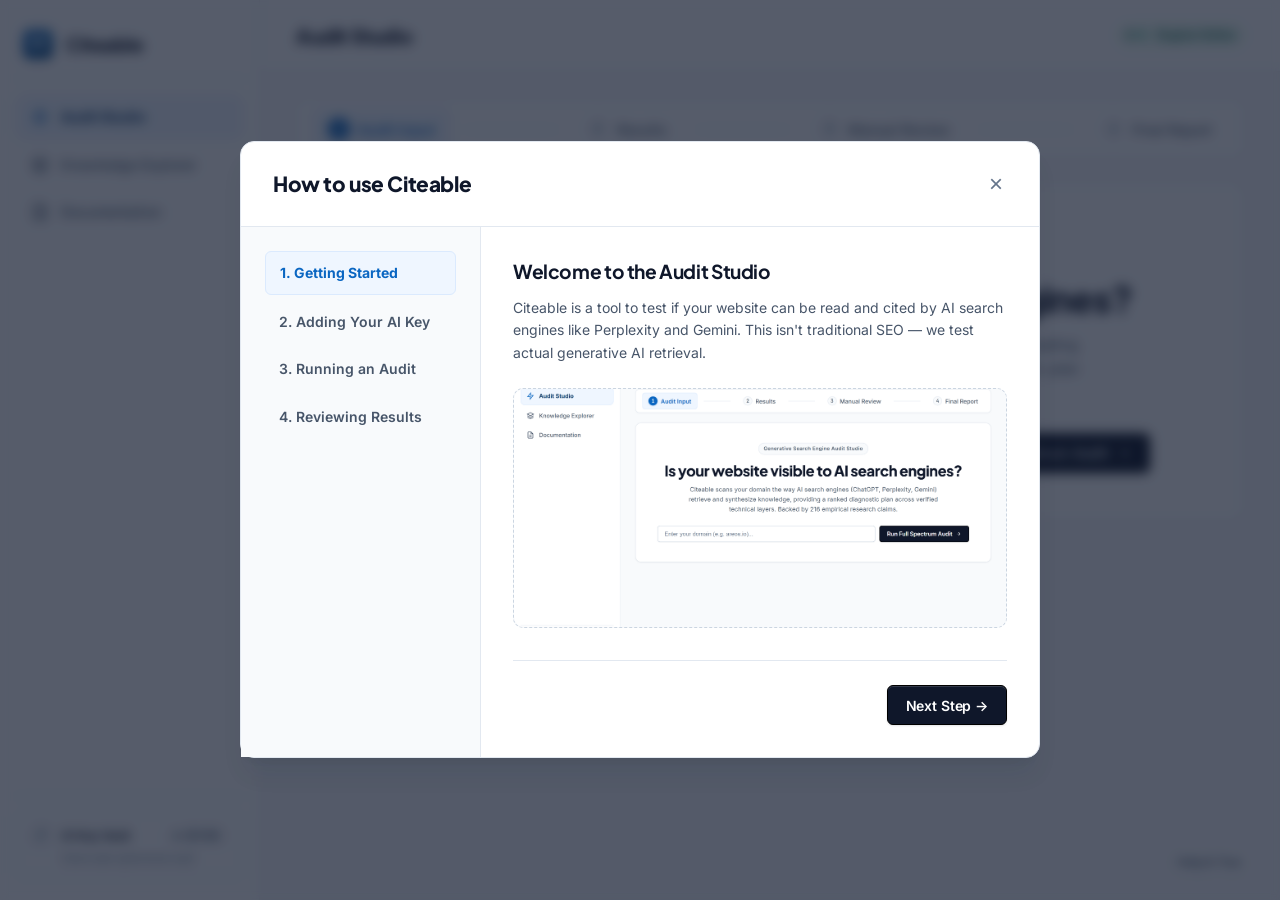
==== commit d33e5bd7: "TASK-07: Remove inaccurate ChatGPT citation-sampling claims" ====
--- a/areos/ui/index.html
+++ b/areos/ui/index.html
@@ -77,7 +77,7 @@
               <span>Generative Search Engine Audit Studio</span>
             </div>
             <h1>Is your website visible to AI search engines?</h1>
-            <p>Citeable scans your domain the way AI search engines (ChatGPT, Perplexity, Gemini) retrieve and synthesize knowledge, providing a ranked diagnostic plan across verified technical layers. Backed by <span class="hero-claim-count" id="hero-claim-count">...</span> empirical research claims.</p>
+            <p>Citeable scans your domain the way AI search engines (Perplexity, Gemini, and leading LLM extractors) retrieve and synthesize knowledge, providing a ranked diagnostic plan across verified technical layers. Backed by <span class="hero-claim-count" id="hero-claim-count">...</span> empirical research claims.</p>
 
             <div class="command-box">
               <input type="text" id="domain-input" class="command-input" placeholder="Enter your domain (e.g. areos.io)..." autocomplete="off">
@@ -147,7 +147,7 @@
               </div>
               <div id="helper-results-content" class="accordion-grid open">
                 <div class="accordion-inner" style="padding:16px 20px; border-top:1px solid var(--border-default); font-size:0.8125rem; color:var(--text-secondary); background:var(--surface-sunken);">
-                  <p style="margin:0 0 10px 0; color:var(--text-primary);"><strong>Methodology:</strong> Your composite index evaluates how reliably AI search engines (ChatGPT Search, Perplexity, Gemini Grounding) retrieve, verify, and cite your brand content.</p>
+                  <p style="margin:0 0 10px 0; color:var(--text-primary);"><strong>Methodology:</strong> Your composite index evaluates how reliably AI search engines (Perplexity and Gemini Grounding) retrieve, verify, and cite your brand content.</p>
                   <div style="display:grid; grid-template-columns:repeat(auto-fit, minmax(220px, 1fr)); gap:12px;">
                     <div style="background:#FFFFFF; border:1px solid var(--border-default); padding:12px; border-radius:6px;">
                       <strong style="color:var(--text-primary); display:block; margin-bottom:4px;">1. Multi-Layer Technical Scan</strong>
--- a/areos/ui/index.css
+++ b/areos/ui/index.css
@@ -146,6 +146,145 @@
   --neon-green: var(--status-success);
   --glass-border: var(--border-default);
   --text-subdued: var(--text-secondary);
+}
+
+/* ==========================================================================
+   Dark Mode Architecture (@media prefers-color-scheme: dark & data-theme=dark)
+   ========================================================================== */
+@media (prefers-color-scheme: dark) {
+  :root {
+    --surface-canvas: #0B0F19;
+    --surface-panel: #111827;
+    --surface-panel-hover: #1F2937;
+    --surface-raised: #1F2937;
+    --surface-sunken: #0F172A;
+    --surface-overlay: rgba(0, 0, 0, 0.75);
+
+    --border-subtle: #1E293B;
+    --border-default: #334155;
+    --border-strong: #475569;
+    --border-focus: #38BDF8;
+
+    --brand-primary: #38BDF8;
+    --brand-primary-hover: #0EA5E9;
+    --brand-50: rgba(14, 165, 233, 0.15);
+    --brand-100: rgba(14, 165, 233, 0.25);
+    --brand-300: #7DD3FC;
+    --brand-400: #38BDF8;
+    --brand-500: #38BDF8;
+    --brand-600: #0284C7;
+    --brand-700: #0369A1;
+    --brand-glow: rgba(56, 189, 248, 0.25);
+    --brand-text-on-canvas: #38BDF8;
+    --accent: #38BDF8;
+
+    --status-success: #10B981;
+    --status-success-bg: rgba(16, 185, 129, 0.15);
+    --status-success-border: rgba(16, 185, 129, 0.35);
+    --status-success-text: #34D399;
+
+    --status-warning: #F59E0B;
+    --status-warning-bg: rgba(245, 158, 11, 0.15);
+    --status-warning-border: rgba(245, 158, 11, 0.35);
+    --status-warning-text: #FBBF24;
+
+    --status-danger: #EF4444;
+    --status-danger-bg: rgba(239, 68, 68, 0.15);
+    --status-danger-border: rgba(239, 68, 68, 0.35);
+    --status-danger-text: #F87171;
+
+    --status-info: #38BDF8;
+    --status-info-bg: rgba(56, 189, 248, 0.15);
+    --status-info-border: rgba(56, 189, 248, 0.35);
+    --status-info-text: #7DD3FC;
+
+    --status-neutral: #94A3B8;
+    --status-neutral-bg: rgba(148, 163, 184, 0.12);
+    --status-neutral-border: #334155;
+    --status-neutral-text: #CBD5E1;
+
+    --text-primary: #F8FAFC;
+    --text-secondary: #CBD5E1;
+    --text-tertiary: #94A3B8;
+    --text-disabled: #475569;
+    --text-placeholder: #64748B;
+    --text-on-brand: #0F172A;
+  }
+
+  body {
+    background-color: var(--surface-canvas);
+    color: var(--text-primary);
+  }
+
+  .card, .modal-content, .sidebar, .topbar {
+    background-color: var(--surface-panel);
+    border-color: var(--border-default);
+  }
+
+  input, textarea, select {
+    background-color: var(--surface-sunken);
+    color: var(--text-primary);
+    border-color: var(--border-default);
+  }
+}
+
+[data-theme="dark"] {
+  --surface-canvas: #0B0F19;
+  --surface-panel: #111827;
+  --surface-panel-hover: #1F2937;
+  --surface-raised: #1F2937;
+  --surface-sunken: #0F172A;
+  --surface-overlay: rgba(0, 0, 0, 0.75);
+
+  --border-subtle: #1E293B;
+  --border-default: #334155;
+  --border-strong: #475569;
+  --border-focus: #38BDF8;
+
+  --brand-primary: #38BDF8;
+  --brand-primary-hover: #0EA5E9;
+  --brand-50: rgba(14, 165, 233, 0.15);
+  --brand-100: rgba(14, 165, 233, 0.25);
+  --brand-300: #7DD3FC;
+  --brand-400: #38BDF8;
+  --brand-500: #38BDF8;
+  --brand-600: #0284C7;
+  --brand-700: #0369A1;
+  --brand-glow: rgba(56, 189, 248, 0.25);
+  --brand-text-on-canvas: #38BDF8;
+  --accent: #38BDF8;
+
+  --status-success: #10B981;
+  --status-success-bg: rgba(16, 185, 129, 0.15);
+  --status-success-border: rgba(16, 185, 129, 0.35);
+  --status-success-text: #34D399;
+
+  --status-warning: #F59E0B;
+  --status-warning-bg: rgba(245, 158, 11, 0.15);
+  --status-warning-border: rgba(245, 158, 11, 0.35);
+  --status-warning-text: #FBBF24;
+
+  --status-danger: #EF4444;
+  --status-danger-bg: rgba(239, 68, 68, 0.15);
+  --status-danger-border: rgba(239, 68, 68, 0.35);
+  --status-danger-text: #F87171;
+
+  --status-info: #38BDF8;
+  --status-info-bg: rgba(56, 189, 248, 0.15);
+  --status-info-border: rgba(56, 189, 248, 0.35);
+  --status-info-text: #7DD3FC;
+
+  --status-neutral: #94A3B8;
+  --status-neutral-bg: rgba(148, 163, 184, 0.12);
+  --status-neutral-border: #334155;
+  --status-neutral-text: #CBD5E1;
+
+  --text-primary: #F8FAFC;
+  --text-secondary: #CBD5E1;
+  --text-tertiary: #94A3B8;
+  --text-disabled: #475569;
+  --text-placeholder: #64748B;
+  --text-on-brand: #0F172A;
 }
 
 /* ==========================================================================
@@ -1512,14 +1651,26 @@
    Modals & Overlay Dialogs
    ========================================================================== */
 .modal-overlay {
+  position: fixed;
+  top: 0;
+  left: 0;
+  right: 0;
+  bottom: 0;
+  width: 100%;
+  height: 100%;
+  display: flex;
+  align-items: center;
+  justify-content: center;
   background: var(--surface-overlay);
   backdrop-filter: blur(4px);
+  z-index: 10000;
 }
 .modal-content {
   background: #FFFFFF;
   border: 1px solid var(--border-default);
   border-radius: var(--radius-lg);
   box-shadow: var(--shadow-xl);
+  margin: auto;
 }
 
 /* ==========================================================================
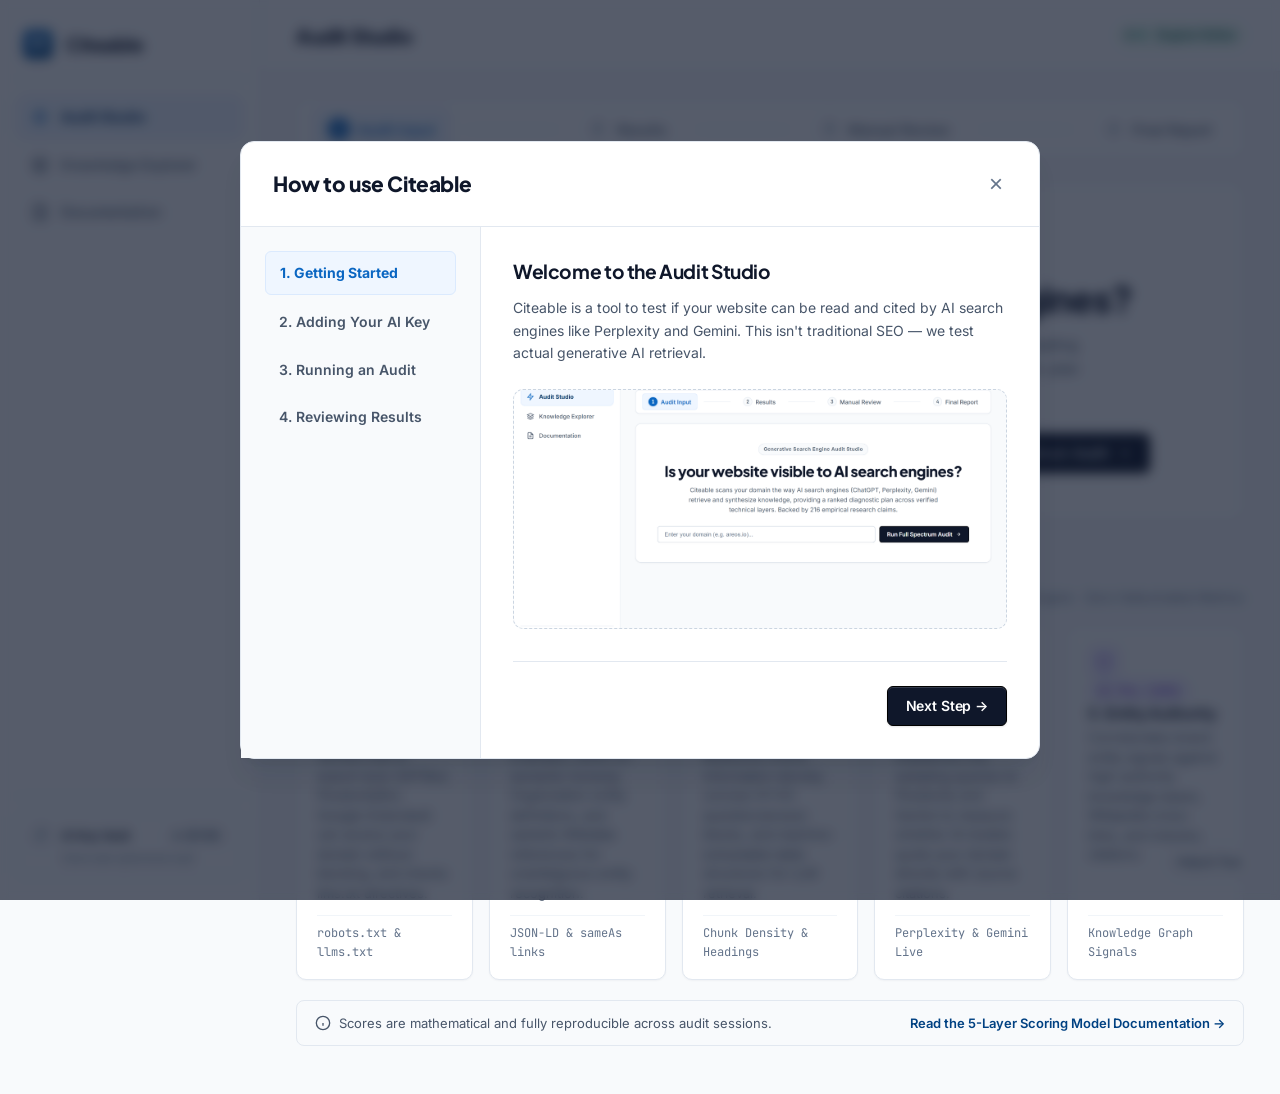
==== commit 3cb274f6: "TASK-23: Add 5-layer scoring framework overview below landing page hero" ====
--- a/areos/ui/index.html
+++ b/areos/ui/index.html
@@ -90,16 +90,140 @@
 
           <!-- Live Execution Pipeline Monitor (hidden until audit runs) -->
           <div id="execution-monitor" style="display:none;" class="card">
-            <h3 style="margin-top: 0; color: var(--text-secondary); font-family: var(--font-mono); font-size: 0.85rem; margin-bottom: 1rem;">
-              [SYSTEM_LOG] ACTIVE DIAGNOSTIC RETRIEVAL IN PROGRESS...
+            <h3 style="margin-top: 0; color: var(--text-secondary); font-family: var(--font-sans); font-size: 0.875rem; font-weight: 600; margin-bottom: 1rem; display: flex; align-items: center; gap: 8px;">
+              <span style="font-family: var(--font-mono); font-size: 0.75rem; background: var(--surface-sunken); padding: 2px 6px; border-radius: 4px; border: 1px solid var(--border-default); font-weight: 700; color: var(--text-secondary);">SYSTEM_LOG</span>
+              <span>Active Diagnostic Retrieval in Progress...</span>
             </h3>
-            <div class="pipeline-stage" id="stage-robots"><div class="stage-icon active"><svg width="14" height="14" viewBox="0 0 24 24" fill="none" stroke="currentColor" stroke-width="2.5" style="animation:spin 1s linear infinite;"><circle cx="12" cy="12" r="10" stroke-opacity="0.25"/><path d="M12 2a10 10 0 0 1 10 10" stroke-opacity="0.85"/></svg></div><span>[LAYER 1/6] Verifying AI Crawler Policies (robots.txt & llms.txt)...</span></div>
-            <div class="pipeline-stage" id="stage-schema"><div class="stage-icon"></div><span>[LAYER 2/6] Evaluating JSON-LD Schema Semantic Honesty...</span></div>
-            <div class="pipeline-stage" id="stage-extract"><div class="stage-icon"></div><span>[LAYER 3/6] Assessing RAG Chunk Extractability & Density...</span></div>
-            <div class="pipeline-stage" id="stage-format"><div class="stage-icon"></div><span>[LAYER 4/6] Interrogating Quotation & Formatting Heuristics...</span></div>
-            <div class="pipeline-stage" id="stage-authority"><div class="stage-icon"></div><span>[LAYER 5/6] Measuring Algorithmic Trust & Entity Graph Authority...</span></div>
-            <div class="pipeline-stage" id="stage-citation"><div class="stage-icon"></div><span>[LAYER 6/6] Sampling Real-Time Generative AI Brand Citation Frequency...</span></div>
-          </div>
+            <div class="pipeline-stage" id="stage-robots"><div class="stage-icon active"><svg width="14" height="14" viewBox="0 0 24 24" fill="none" stroke="currentColor" stroke-width="2.5" style="animation:spin 1s linear infinite;"><circle cx="12" cy="12" r="10" stroke-opacity="0.25"/><path d="M12 2a10 10 0 0 1 10 10" stroke-opacity="0.85"/></svg></div><span class="pipeline-stage-tag">[LAYER 1/6]</span><span>Verifying AI Crawler Policies (robots.txt &amp; llms.txt)...</span></div>
+            <div class="pipeline-stage" id="stage-schema"><div class="stage-icon"></div><span class="pipeline-stage-tag">[LAYER 2/6]</span><span>Evaluating JSON-LD Schema Semantic Honesty...</span></div>
+            <div class="pipeline-stage" id="stage-extract"><div class="stage-icon"></div><span class="pipeline-stage-tag">[LAYER 3/6]</span><span>Assessing RAG Chunk Extractability &amp; Density...</span></div>
+            <div class="pipeline-stage" id="stage-format"><div class="stage-icon"></div><span class="pipeline-stage-tag">[LAYER 4/6]</span><span>Interrogating Quotation &amp; Formatting Heuristics...</span></div>
+            <div class="pipeline-stage" id="stage-authority"><div class="stage-icon"></div><span class="pipeline-stage-tag">[LAYER 5/6]</span><span>Measuring Algorithmic Trust &amp; Entity Graph Authority...</span></div>
+            <div class="pipeline-stage" id="stage-citation"><div class="stage-icon"></div><span class="pipeline-stage-tag">[LAYER 6/6]</span><span>Sampling Real-Time Generative AI Brand Citation Frequency...</span></div>
+          </div>
+
+          <!-- The 5-Layer Scoring Framework Overview (Task 23) -->
+          <section class="landing-framework-section" aria-label="Five Technical Audit Layers">
+            <div style="display:flex; justify-content:space-between; align-items:flex-end; flex-wrap:wrap; gap:12px; margin-bottom: 20px;">
+              <div>
+                <div style="font-size:0.75rem; font-weight:700; color:var(--brand-600); letter-spacing:0.06em; text-transform:uppercase; margin-bottom:4px;">Five Technical Audit Layers</div>
+                <h2 style="margin:0; font-size:1.35rem; font-weight:700; color:var(--text-primary); letter-spacing:-0.02em;">How Citeable Measures Generative AI Readiness</h2>
+              </div>
+              <div style="font-size:0.8125rem; color:var(--text-tertiary);">
+                100-Point Deterministic Scoring Engine · Zero Hallucinated Metrics
+              </div>
+            </div>
+
+            <div class="landing-framework-grid">
+              
+              <!-- Layer 1: Directives & Crawlers -->
+              <div class="landing-framework-card">
+                <div>
+                  <div class="landing-framework-card-header">
+                    <div style="width:32px; height:32px; border-radius:6px; background:#EFF6FF; border:1px solid #DBEAFE; display:flex; align-items:center; justify-content:center; color:#0A66C2;">
+                      <svg width="18" height="18" viewBox="0 0 24 24" fill="none" stroke="currentColor" stroke-width="2"><rect x="3" y="11" width="18" height="10" rx="2"/><circle cx="12" cy="5" r="2"/><path d="M12 7v4"/><line x1="8" y1="16" x2="8" y2="16"/><line x1="16" y1="16" x2="16" y2="16"/></svg>
+                    </div>
+                    <span class="landing-framework-badge" style="background:#EFF6FF; color:#1D4ED8; border:1px solid #DBEAFE;">20 Pts (20%)</span>
+                  </div>
+                  <h3 style="margin:0 0 6px 0; font-size:0.95rem; font-weight:700; color:var(--text-primary);">1. Directives &amp; Access</h3>
+                  <p style="margin:0 0 12px 0; font-size:0.8125rem; color:var(--text-secondary); line-height:1.5;">
+                    Verifies that AI search bots (GPTBot, PerplexityBot, Google-Extended) can access your domain without blocking, and checks llms.txt directives.
+                  </p>
+                </div>
+                <div style="font-size:0.75rem; color:var(--text-tertiary); font-family:var(--font-mono); border-top:1px solid var(--border-subtle); padding-top:8px;">
+                  robots.txt &amp; llms.txt
+                </div>
+              </div>
+
+              <!-- Layer 2: Schema & Entities -->
+              <div class="landing-framework-card">
+                <div>
+                  <div class="landing-framework-card-header">
+                    <div style="width:32px; height:32px; border-radius:6px; background:#ECFDF5; border:1px solid #A7F3D0; display:flex; align-items:center; justify-content:center; color:#16A34A;">
+                      <svg width="18" height="18" viewBox="0 0 24 24" fill="none" stroke="currentColor" stroke-width="2"><circle cx="18" cy="5" r="3"/><circle cx="6" cy="12" r="3"/><circle cx="18" cy="19" r="3"/><line x1="8.59" y1="13.51" x2="15.42" y2="17.49"/><line x1="15.41" y1="6.51" x2="8.59" y2="10.49"/></svg>
+                    </div>
+                    <span class="landing-framework-badge" style="background:#ECFDF5; color:#047857; border:1px solid #A7F3D0;">15 Pts (15%)</span>
+                  </div>
+                  <h3 style="margin:0 0 6px 0; font-size:0.95rem; font-weight:700; color:var(--text-primary);">2. Schema &amp; Structure</h3>
+                  <p style="margin:0 0 12px 0; font-size:0.8125rem; color:var(--text-secondary); line-height:1.5;">
+                    Evaluates JSON-LD semantic honesty, Organization entity definitions, and sameAs Wikidata references for unambiguous entity recognition.
+                  </p>
+                </div>
+                <div style="font-size:0.75rem; color:var(--text-tertiary); font-family:var(--font-mono); border-top:1px solid var(--border-subtle); padding-top:8px;">
+                  JSON-LD &amp; sameAs links
+                </div>
+              </div>
+
+              <!-- Layer 3: Content Extractability -->
+              <div class="landing-framework-card">
+                <div>
+                  <div class="landing-framework-card-header">
+                    <div style="width:32px; height:32px; border-radius:6px; background:#FFFBEB; border:1px solid #FDE68A; display:flex; align-items:center; justify-content:center; color:#D97706;">
+                      <svg width="18" height="18" viewBox="0 0 24 24" fill="none" stroke="currentColor" stroke-width="2"><path d="M14 2H6a2 2 0 0 0-2 2v16a2 2 0 0 0 2 2h12a2 2 0 0 0 2-2V8z"/><polyline points="14 2 14 8 20 8"/><line x1="16" y1="13" x2="8" y2="13"/><line x1="16" y1="17" x2="8" y2="17"/></svg>
+                    </div>
+                    <span class="landing-framework-badge" style="background:#FFFBEB; color:#B45309; border:1px solid #FDE68A;">20 Pts (20%)</span>
+                  </div>
+                  <h3 style="margin:0 0 6px 0; font-size:0.95rem; font-weight:700; color:var(--text-primary);">3. RAG Extractability</h3>
+                  <p style="margin:0 0 12px 0; font-size:0.8125rem; color:var(--text-secondary); line-height:1.5;">
+                    Measures chunk information density, concise H1-H3 question/answer blocks, and machine-extractable table structures for LLM retrieval.
+                  </p>
+                </div>
+                <div style="font-size:0.75rem; color:var(--text-tertiary); font-family:var(--font-mono); border-top:1px solid var(--border-subtle); padding-top:8px;">
+                  Chunk Density &amp; Headings
+                </div>
+              </div>
+
+              <!-- Layer 4: Citation Sampling -->
+              <div class="landing-framework-card">
+                <div>
+                  <div class="landing-framework-card-header">
+                    <div style="width:32px; height:32px; border-radius:6px; background:#FFF1F2; border:1px solid #FECDD3; display:flex; align-items:center; justify-content:center; color:#E11D48;">
+                      <svg width="18" height="18" viewBox="0 0 24 24" fill="none" stroke="currentColor" stroke-width="2"><circle cx="12" cy="12" r="10"/><circle cx="12" cy="12" r="6"/><circle cx="12" cy="12" r="2"/></svg>
+                    </div>
+                    <span class="landing-framework-badge" style="background:#FFF1F2; color:#BE123C; border:1px solid #FECDD3;">30 Pts (30%)</span>
+                  </div>
+                  <h3 style="margin:0 0 6px 0; font-size:0.95rem; font-weight:700; color:var(--text-primary);">4. Citation Sampling</h3>
+                  <p style="margin:0 0 12px 0; font-size:0.8125rem; color:var(--text-secondary); line-height:1.5;">
+                    Dispatches live sampling queries to Perplexity and Gemini to measure whether AI models quote your domain directly with source citations.
+                  </p>
+                </div>
+                <div style="font-size:0.75rem; color:var(--text-tertiary); font-family:var(--font-mono); border-top:1px solid var(--border-subtle); padding-top:8px;">
+                  Perplexity &amp; Gemini Live
+                </div>
+              </div>
+
+              <!-- Layer 5: Authority & Validation -->
+              <div class="landing-framework-card">
+                <div>
+                  <div class="landing-framework-card-header">
+                    <div style="width:32px; height:32px; border-radius:6px; background:#F5F3FF; border:1px solid #DDD6FE; display:flex; align-items:center; justify-content:center; color:#7C3AED;">
+                      <svg width="18" height="18" viewBox="0 0 24 24" fill="none" stroke="currentColor" stroke-width="2"><path d="M12 22s8-4 8-10V5l-8-3-8 3v7c0 6 8 10 8 10z"/></svg>
+                    </div>
+                    <span class="landing-framework-badge" style="background:#F5F3FF; color:#6D28D9; border:1px solid #DDD6FE;">15 Pts (15%)</span>
+                  </div>
+                  <h3 style="margin:0 0 6px 0; font-size:0.95rem; font-weight:700; color:var(--text-primary);">5. Entity Authority</h3>
+                  <p style="margin:0 0 12px 0; font-size:0.8125rem; color:var(--text-secondary); line-height:1.5;">
+                    Corroborates brand entity signals against high-authority knowledge bases, Wikipedia cross-links, and industry citations.
+                  </p>
+                </div>
+                <div style="font-size:0.75rem; color:var(--text-tertiary); font-family:var(--font-mono); border-top:1px solid var(--border-subtle); padding-top:8px;">
+                  Knowledge Graph Signals
+                </div>
+              </div>
+
+            </div>
+
+            <!-- Methodology Footer Bar -->
+            <div style="margin-top:20px; background:var(--surface-sunken); border:1px solid var(--border-default); border-radius:8px; padding:12px 18px; display:flex; justify-content:space-between; align-items:center; flex-wrap:wrap; gap:12px;">
+              <div style="display:flex; align-items:center; gap:8px; font-size:0.8125rem; color:var(--text-secondary);">
+                <svg width="16" height="16" viewBox="0 0 24 24" fill="none" stroke="currentColor" stroke-width="2"><circle cx="12" cy="12" r="10"/><line x1="12" y1="16" x2="12" y2="12"/><line x1="12" y1="8" x2="12.01" y2="8"/></svg>
+                <span>Scores are mathematical and fully reproducible across audit sessions.</span>
+              </div>
+              <a href="docs.html#page=scoring" style="font-size:0.8125rem; font-weight:600; color:var(--brand-600); text-decoration:none; display:inline-flex; align-items:center; gap:4px;">
+                Read the 5-Layer Scoring Model Documentation &rarr;
+              </a>
+            </div>
+          </section>
 
         </div>
 
@@ -109,7 +233,7 @@
             <div style="display:flex; justify-content:space-between; align-items:flex-end; flex-wrap:wrap; gap:16px; padding-bottom:20px; border-bottom:1px solid var(--border-default);">
               <div>
                 <h3 style="margin:0; font-size:1.35rem; font-weight:700; color:var(--text-primary);" id="res-target-header">Audit Results Overview</h3>
-                <div style="color:var(--text-tertiary); font-size:0.85rem; font-family:var(--font-mono); margin-top:4px;" id="res-funnel-label">Run an audit from Step 1 to generate live visibility scores and diagnostics.</div>
+                <div style="color:var(--text-tertiary); font-size:0.85rem; font-family:var(--font-sans); margin-top:4px;" id="res-funnel-label">Run an audit from Step 1 to generate live visibility scores and diagnostics.</div>
               </div>
               <div style="display:flex; gap:10px; align-items:center;">
                 <button class="btn-secondary btn-export" id="btn-export-report">
@@ -130,7 +254,7 @@
             <!-- HELPER CARD: Results Scoring Primer -->
             <div class="context-helper-card" id="helper-results-primer">
               <div class="helper-bar blue"></div>
-              <div class="helper-card-header" onclick="toggleHelperCard('helper-results-content', 'helper-results-chevron')">
+              <div class="helper-card-header" onclick="toggleHelperCard('helper-results-content', 'helper-results-chevron', 'areos_explainer_collapsed_results')">
                 <div style="display:flex; align-items:center; gap:12px;">
                   <div style="width:28px; height:28px; border-radius:6px; background:var(--surface-sunken); display:flex; align-items:center; justify-content:center; border:1px solid var(--border-default); color:var(--text-secondary);">
                     <svg width="15" height="15" viewBox="0 0 24 24" fill="none" stroke="currentColor" stroke-width="2"><circle cx="12" cy="12" r="10"/><path d="M12 16v-4"/><path d="M12 8h.01"/></svg>
@@ -142,7 +266,7 @@
                 </div>
                 <div style="display:flex; align-items:center; gap:12px;">
                   <span class="status-pill info">Scoring Methodology</span>
-                  <span id="helper-results-chevron" style="font-size:0.75rem; color:var(--text-tertiary); font-weight:700;">▾</span>
+                  <span id="helper-results-chevron" style="font-size:0.75rem; color:var(--text-tertiary); font-weight:700; transition:transform 0.2s ease;">▾</span>
                 </div>
               </div>
               <div id="helper-results-content" class="accordion-grid open">
@@ -267,19 +391,27 @@
 
           <div id="review-shield-banner" class="context-helper-card" style="display:none;">
             <div class="helper-bar blue"></div>
-            <div style="padding:16px 20px; display:flex; align-items:center; justify-content:space-between; flex-wrap:wrap; gap:12px;">
+            <div class="helper-card-header" onclick="toggleHelperCard('shield-banner-content', 'shield-banner-chevron', 'areos_explainer_collapsed_manual_review')">
               <div style="display:flex; align-items:center; gap:12px;">
-                <div style="width:28px; height:28px; border-radius:6px; background:var(--brand-50); border:1px solid var(--brand-100); display:flex; align-items:center; justify-content:center; color:var(--brand-500);">
+                <div style="width:28px; height:28px; border-radius:6px; background:var(--brand-50); border:1px solid var(--brand-100); display:flex; align-items:center; justify-content:center; color:var(--brand-500); flex-shrink:0;">
                   <svg width="15" height="15" viewBox="0 0 24 24" fill="none" stroke="currentColor" stroke-width="2"><path d="M12 22s8-4 8-10V5l-8-3-8 3v7c0 6 8 10 8 10z"/><path d="m9 12 2 2 4-4"/></svg>
                 </div>
                 <div>
                   <strong id="shield-title" style="font-size:0.95rem; color:var(--text-primary); display:block;">Qualitative Evaluation Protocol</strong>
-                  <span id="shield-sub" style="font-size:0.8125rem; color:var(--text-secondary);">Inspect on-page evidence to calibrate the composite diagnostic score and unlock synthesis.</span>
-                </div>
-              </div>
-              <div style="text-align:right;">
-                <span style="font-family:var(--font-mono); font-size:0.8125rem; color:var(--text-secondary); display:inline-block;">Evaluated: <strong id="val-progress-text">0 / 0</strong></span>
-                <div class="bar-track" style="width:120px; height:4px; margin-top:4px;"><div class="bar-fill" id="meter-fill" style="width:0%; background:var(--brand-500);"></div></div>
+                  <div style="font-size:0.75rem; color:var(--text-tertiary);">Guided Human Review · Quality Gate</div>
+                </div>
+              </div>
+              <div style="display:flex; align-items:center; gap:16px;">
+                <div style="text-align:right;">
+                  <span style="font-family:var(--font-mono); font-size:0.8125rem; color:var(--text-secondary); display:inline-block;">Evaluated: <strong id="val-progress-text">0 / 0</strong></span>
+                  <div class="bar-track" style="width:120px; height:4px; margin-top:4px;"><div class="bar-fill" id="meter-fill" style="width:0%; background:var(--brand-500);"></div></div>
+                </div>
+                <span id="shield-banner-chevron" style="font-size:0.75rem; color:var(--text-tertiary); font-weight:700; transition:transform 0.2s ease;">▾</span>
+              </div>
+            </div>
+            <div id="shield-banner-content" class="accordion-grid open">
+              <div class="accordion-inner" style="padding:14px 20px; border-top:1px solid var(--border-default); font-size:0.8125rem; color:var(--text-secondary); background:var(--surface-sunken);">
+                <span id="shield-sub">Inspect on-page evidence to calibrate the composite diagnostic score and unlock synthesis. Completing qualitative assessments ensures high-fidelity AI recommendations.</span>
               </div>
             </div>
           </div>
@@ -287,7 +419,7 @@
           <div id="wizard-list"></div>
 
           <!-- Mandatory Methodology & ToS Caveat -->
-          <div id="wizard-caveat-box" style="display:none; margin-top:24px; background:var(--surface-panel); border:1px solid var(--border-default); padding:16px 20px; border-radius:var(--radius-md); font-size:0.8125rem; color:var(--text-tertiary); font-family:var(--font-mono); line-height:1.5;">
+          <div id="wizard-caveat-box" style="display:none; margin-top:24px; background:var(--surface-panel); border:1px solid var(--border-default); padding:16px 20px; border-radius:var(--radius-md); font-size:0.8125rem; color:var(--text-tertiary); font-family:var(--font-sans); line-height:1.5;">
             <strong style="color:var(--text-primary);">Governance Note:</strong><br>
             <span id="res-caveat">Loading governance transparency disclosure...</span>
           </div>
@@ -310,7 +442,7 @@
             <span id="synth-status-icon" style="display:flex; align-items:center; justify-content:center; width:32px; height:32px; border-radius:50%; background:var(--brand-50); color:var(--brand-500); border:1px solid var(--brand-100);"><svg width="16" height="16" viewBox="0 0 24 24" fill="none" stroke="currentColor" stroke-width="2"><circle cx="12" cy="12" r="10"/><polyline points="12 6 12 12 16 14"/></svg></span>
             <div>
               <strong id="synth-status-title" style="color:var(--text-primary); font-size:0.9rem; display:block;">Run an audit to generate your final report</strong>
-              <span id="synth-status-sub" style="font-size:0.8125rem; color:var(--text-tertiary); font-family:var(--font-mono);">Requires AI provider credentials in <a href="#byok_vault" onclick="event.preventDefault(); if (window.BYOKVault) window.BYOKVault.open();" style="color:var(--brand-500);">Settings</a></span>
+              <span id="synth-status-sub" style="font-size:0.8125rem; color:var(--text-tertiary); font-family:var(--font-sans);">Requires AI provider credentials in <a href="#byok_vault" onclick="event.preventDefault(); if (window.BYOKVault) window.BYOKVault.open();" style="color:var(--brand-500); font-weight:600;">AI Key Vault</a></span>
             </div>
             <div style="margin-left:auto; display:flex; gap:8px; align-items:center;" id="synth-provider-log"></div>
           </div>
@@ -322,7 +454,7 @@
               <span id="synth-flags-count" class="status-pill danger">0 flags</span>
             </div>
             <div id="synth-flags-list" style="display:flex; flex-direction:column; gap:8px;"></div>
-            <div id="synth-flags-resolved" style="margin-top:10px; font-size:0.8125rem; color:var(--text-tertiary); font-family:var(--font-mono);"></div>
+            <div id="synth-flags-resolved" style="margin-top:10px; font-size:0.8125rem; color:var(--text-tertiary); font-family:var(--font-sans);"></div>
           </div>
 
           <!-- The final narrative -->
@@ -453,18 +585,6 @@
     document.addEventListener('DOMContentLoaded', () => { 
       window.AreosNav.renderNav('studio'); 
     });
-
-    function toggleHelperCard(contentId, chevronId) {
-      const content = document.getElementById(contentId);
-      const chevron = document.getElementById(chevronId);
-      if (content && content.classList.contains('open')) {
-        content.classList.remove('open');
-        if (chevron) chevron.style.transform = 'rotate(-90deg)';
-      } else if (content) {
-        content.classList.add('open');
-        if (chevron) chevron.style.transform = 'rotate(0deg)';
-      }
-    }
   </script>
 </body>
 </html>
--- a/areos/ui/index.css
+++ b/areos/ui/index.css
@@ -835,11 +835,11 @@
   justify-content: space-between;
   cursor: pointer;
   user-select: none;
-  background: #FFFFFF;
+  background: var(--surface-panel);
   transition: background-color var(--duration-snappy) ease;
 }
 .helper-card-header:hover {
-  background: #F8FAFC;
+  background: var(--surface-sunken);
 }
 
 /* 60fps GPU Grid Accordion */
@@ -980,6 +980,27 @@
 .index-row.focused {
   border-left: 3px solid var(--brand-500) !important;
   background: var(--brand-50) !important;
+}
+
+.index-row-header {
+  cursor: pointer;
+  display: flex;
+  align-items: flex-start;
+  gap: 10px;
+}
+
+.row-statement-preview {
+  flex: 1 1 0;
+  min-width: 0;
+  display: -webkit-box;
+  -webkit-line-clamp: 2;
+  -webkit-box-orient: vertical;
+  overflow: hidden;
+  white-space: normal;
+  line-height: 1.45;
+  font-size: 0.875rem;
+  color: var(--text-primary);
+  word-break: break-word;
 }
 
 .claim-drawer {
@@ -1085,6 +1106,57 @@
 }
 
 /* ==========================================================================
+   Landing Framework Overview (Task 23)
+   ========================================================================== */
+.landing-framework-section {
+  margin-top: 36px;
+}
+
+.landing-framework-grid {
+  display: grid;
+  grid-template-columns: repeat(5, 1fr);
+  gap: 16px;
+}
+
+@media (max-width: 1200px) {
+  .landing-framework-grid {
+    grid-template-columns: repeat(3, 1fr);
+  }
+}
+
+@media (max-width: 768px) {
+  .landing-framework-grid {
+    grid-template-columns: 1fr;
+  }
+}
+
+.landing-framework-card {
+  background: var(--surface-panel);
+  border: 1px solid var(--border-default);
+  border-radius: var(--radius-md);
+  padding: 18px 20px;
+  display: flex;
+  flex-direction: column;
+  justify-content: space-between;
+  box-shadow: var(--shadow-xs);
+  transition: border-color var(--duration-snappy), box-shadow var(--duration-snappy);
+}
+
+.landing-framework-card:hover {
+  border-color: var(--border-strong);
+  box-shadow: var(--shadow-sm);
+}
+
+.landing-framework-badge {
+  font-family: var(--font-mono);
+  font-size: 0.72rem;
+  font-weight: 700;
+  padding: 2px 8px;
+  border-radius: var(--radius-full);
+  display: inline-block;
+}
+
+/* ==========================================================================
    Scorecards, Analytics Grids & Lists
    ========================================================================== */
 .scorecard-grid, .stat-grid {
@@ -2367,19 +2439,28 @@
   align-items: center;
 }
 
-.gr-question-dots span {
-  width: 8px;
-  height: 8px;
+.gr-question-dots span,
+.gr-question-dots button,
+.gr-dot-btn {
+  width: 10px;
+  height: 10px;
   border-radius: 50%;
   background: var(--border-default);
   transition: all var(--duration-snappy);
-}
-
-.gr-question-dots span.is-done {
+  cursor: pointer;
+  border: none;
+  padding: 0;
+}
+
+.gr-question-dots span.is-done,
+.gr-question-dots button.is-done,
+.gr-dot-btn.is-done {
   background: var(--status-success);
 }
 
-.gr-question-dots span.is-current {
+.gr-question-dots span.is-current,
+.gr-question-dots button.is-current,
+.gr-dot-btn.is-current {
   background: var(--brand-500);
   box-shadow: 0 0 0 2px var(--brand-100);
   transform: scale(1.2);
@@ -2740,10 +2821,17 @@
   background: var(--surface-sunken);
   border: 1px solid var(--border-default);
   margin-bottom: 8px;
-  font-family: var(--font-mono);
+  font-family: var(--font-sans);
   font-size: var(--text-xs);
   color: var(--text-secondary);
   transition: all var(--duration-snappy);
+}
+.pipeline-stage-tag {
+  font-family: var(--font-mono);
+  font-size: 0.75rem;
+  color: var(--text-tertiary);
+  font-weight: 600;
+  flex-shrink: 0;
 }
 .pipeline-stage.active {
   background: var(--brand-50);
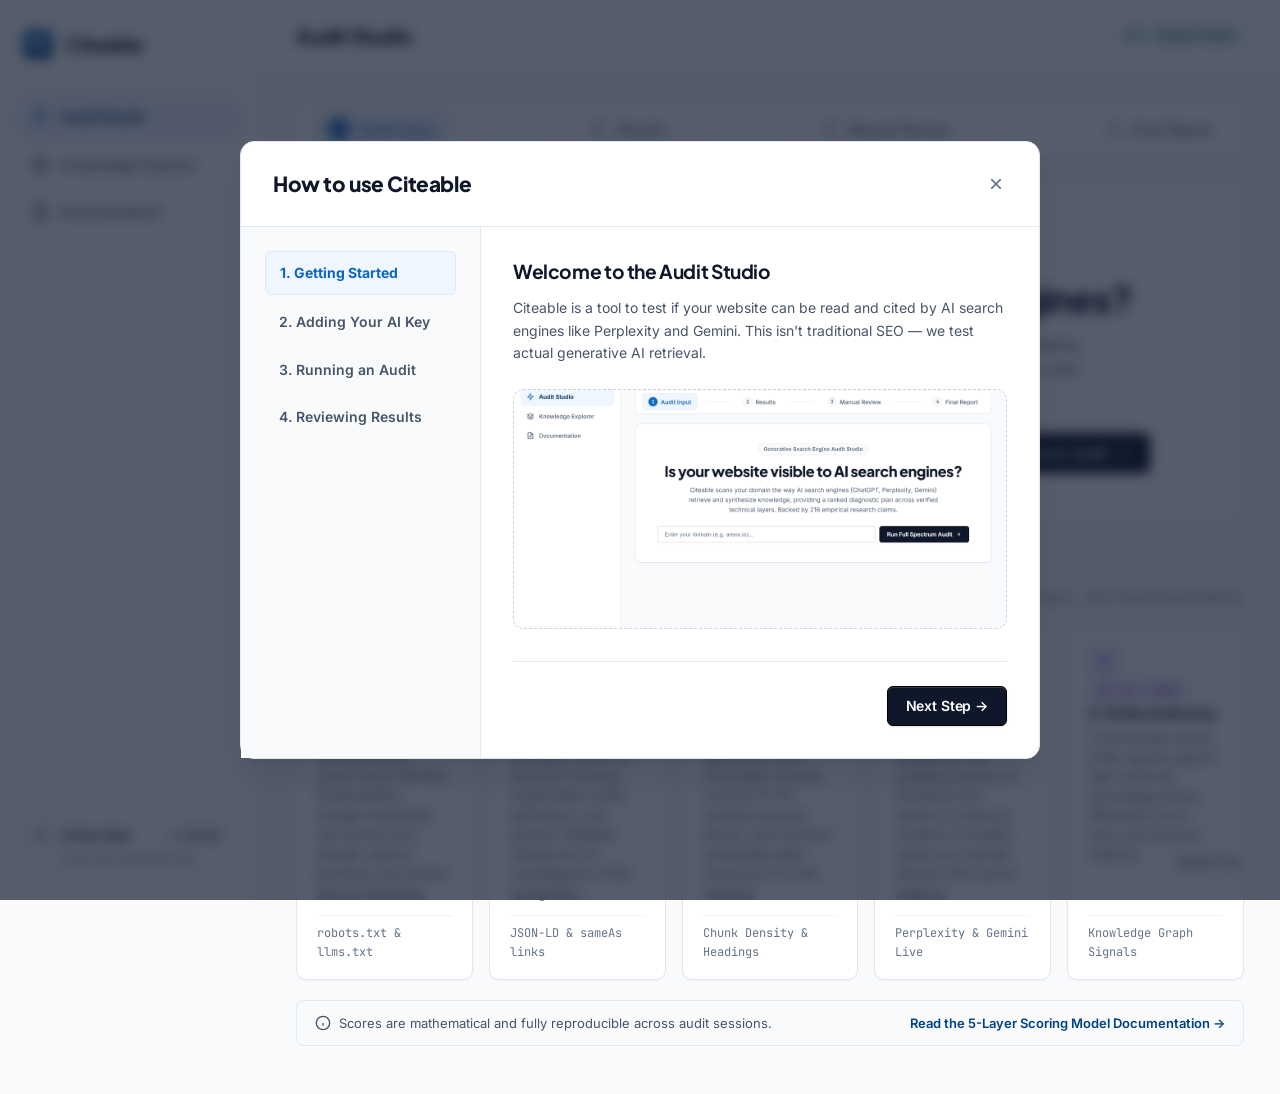
==== commit 5f074814: "feat(ui): fix audit execution animation with realistic layer pacing, rotating indicators, and progre" ====
--- a/areos/ui/index.html
+++ b/areos/ui/index.html
@@ -7,7 +7,7 @@
   <link rel="preconnect" href="https://fonts.googleapis.com">
   <link rel="preconnect" href="https://fonts.gstatic.com" crossorigin>
   <link href="https://fonts.googleapis.com/css2?family=Inter:wght@400;500;600;700&family=JetBrains+Mono:wght@400;500;600;700&family=Plus+Jakarta+Sans:wght@600;700;800&display=swap" rel="stylesheet">
-  <link rel="stylesheet" href="index.css?v=3">
+  <link rel="stylesheet" href="index.css?v=20260929">
   <link rel="icon" type="image/svg+xml" href="favicon.svg">
 
   <script src="vendor/marked.min.js"></script>
@@ -46,25 +46,25 @@
 
         <!-- Studio Stepper -->
         <div class="studio-stepper" role="tablist" aria-label="Audit progress">
-          <button class="tab-btn step-btn active" data-tab="tab-input" data-step="1" role="tab" aria-selected="true">
+          <button class="tab-btn step-btn active" data-tab="tab-input" data-step="1" role="tab" aria-selected="true" aria-label="Step 1: Audit Input" title="Step 1: Audit Input">
             <span class="step-dot">1</span>
             <span class="step-label">Audit Input</span>
           </button>
           <div class="step-connector"></div>
 
-          <button class="tab-btn step-btn" data-tab="tab-results" data-step="2" role="tab" aria-selected="false">
+          <button class="tab-btn step-btn" data-tab="tab-results" data-step="2" role="tab" aria-selected="false" aria-label="Step 2: Results" title="Step 2: Results">
             <span class="step-dot">2</span>
             <span class="step-label">Results</span>
           </button>
           <div class="step-connector"></div>
 
-          <button class="tab-btn step-btn" data-tab="tab-wizard" data-step="3" role="tab" aria-selected="false">
+          <button class="tab-btn step-btn" data-tab="tab-wizard" data-step="3" role="tab" aria-selected="false" aria-label="Step 3: Manual Review" title="Step 3: Manual Review">
             <span class="step-dot">3</span>
             <span class="step-label">Manual Review</span>
           </button>
           <div class="step-connector"></div>
 
-          <button class="tab-btn step-btn" data-tab="tab-synthesis" data-step="4" id="tab-btn-synthesis" role="tab" aria-selected="false">
+          <button class="tab-btn step-btn" data-tab="tab-synthesis" data-step="4" id="tab-btn-synthesis" role="tab" aria-selected="false" aria-label="Step 4: Final Report" title="Step 4: Final Report">
             <span class="step-dot">4</span>
             <span class="step-label">Final Report</span>
           </button>
@@ -90,16 +90,22 @@
 
           <!-- Live Execution Pipeline Monitor (hidden until audit runs) -->
           <div id="execution-monitor" style="display:none;" class="card">
-            <h3 style="margin-top: 0; color: var(--text-secondary); font-family: var(--font-sans); font-size: 0.875rem; font-weight: 600; margin-bottom: 1rem; display: flex; align-items: center; gap: 8px;">
-              <span style="font-family: var(--font-mono); font-size: 0.75rem; background: var(--surface-sunken); padding: 2px 6px; border-radius: 4px; border: 1px solid var(--border-default); font-weight: 700; color: var(--text-secondary);">SYSTEM_LOG</span>
-              <span>Active Diagnostic Retrieval in Progress...</span>
-            </h3>
-            <div class="pipeline-stage" id="stage-robots"><div class="stage-icon active"><svg width="14" height="14" viewBox="0 0 24 24" fill="none" stroke="currentColor" stroke-width="2.5" style="animation:spin 1s linear infinite;"><circle cx="12" cy="12" r="10" stroke-opacity="0.25"/><path d="M12 2a10 10 0 0 1 10 10" stroke-opacity="0.85"/></svg></div><span class="pipeline-stage-tag">[LAYER 1/6]</span><span>Verifying AI Crawler Policies (robots.txt &amp; llms.txt)...</span></div>
-            <div class="pipeline-stage" id="stage-schema"><div class="stage-icon"></div><span class="pipeline-stage-tag">[LAYER 2/6]</span><span>Evaluating JSON-LD Schema Semantic Honesty...</span></div>
-            <div class="pipeline-stage" id="stage-extract"><div class="stage-icon"></div><span class="pipeline-stage-tag">[LAYER 3/6]</span><span>Assessing RAG Chunk Extractability &amp; Density...</span></div>
-            <div class="pipeline-stage" id="stage-format"><div class="stage-icon"></div><span class="pipeline-stage-tag">[LAYER 4/6]</span><span>Interrogating Quotation &amp; Formatting Heuristics...</span></div>
-            <div class="pipeline-stage" id="stage-authority"><div class="stage-icon"></div><span class="pipeline-stage-tag">[LAYER 5/6]</span><span>Measuring Algorithmic Trust &amp; Entity Graph Authority...</span></div>
-            <div class="pipeline-stage" id="stage-citation"><div class="stage-icon"></div><span class="pipeline-stage-tag">[LAYER 6/6]</span><span>Sampling Real-Time Generative AI Brand Citation Frequency...</span></div>
+            <div style="display: flex; justify-content: space-between; align-items: center; margin-bottom: 0.75rem;">
+              <h3 style="margin: 0; color: var(--text-secondary); font-family: var(--font-sans); font-size: 0.875rem; font-weight: 600; display: flex; align-items: center; gap: 8px;">
+                <span style="font-family: var(--font-mono); font-size: 0.75rem; background: var(--surface-sunken); padding: 2px 6px; border-radius: 4px; border: 1px solid var(--border-default); font-weight: 700; color: var(--text-secondary);">SYSTEM_LOG</span>
+                <span id="pipeline-status-text">Active Diagnostic Retrieval in Progress...</span>
+              </h3>
+              <span id="pipeline-progress-pct" style="font-family: var(--font-mono); font-size: 0.8125rem; font-weight: 700; color: var(--brand-500);">10%</span>
+            </div>
+            <div class="pipeline-progress-track">
+              <div id="pipeline-progress-bar" class="pipeline-progress-fill" style="width: 10%;"></div>
+            </div>
+            <div class="pipeline-stage active" id="stage-robots"><div class="stage-icon active"><svg class="spin" width="15" height="15" viewBox="0 0 24 24" fill="none" stroke="currentColor" stroke-width="2.5"><circle cx="12" cy="12" r="10" stroke-opacity="0.25"/><path d="M12 2a10 10 0 0 1 10 10" stroke-opacity="0.9"/></svg></div><span class="pipeline-stage-tag">[LAYER 1/6]</span><span>Verifying AI Crawler Policies (robots.txt &amp; llms.txt)...</span></div>
+            <div class="pipeline-stage" id="stage-schema"><div class="stage-icon pending"><svg width="15" height="15" viewBox="0 0 24 24" fill="none" stroke="currentColor" stroke-width="2" stroke-dasharray="3 3"><circle cx="12" cy="12" r="9"/></svg></div><span class="pipeline-stage-tag">[LAYER 2/6]</span><span>Evaluating JSON-LD Schema Semantic Honesty...</span></div>
+            <div class="pipeline-stage" id="stage-extract"><div class="stage-icon pending"><svg width="15" height="15" viewBox="0 0 24 24" fill="none" stroke="currentColor" stroke-width="2" stroke-dasharray="3 3"><circle cx="12" cy="12" r="9"/></svg></div><span class="pipeline-stage-tag">[LAYER 3/6]</span><span>Assessing RAG Chunk Extractability &amp; Density...</span></div>
+            <div class="pipeline-stage" id="stage-format"><div class="stage-icon pending"><svg width="15" height="15" viewBox="0 0 24 24" fill="none" stroke="currentColor" stroke-width="2" stroke-dasharray="3 3"><circle cx="12" cy="12" r="9"/></svg></div><span class="pipeline-stage-tag">[LAYER 4/6]</span><span>Interrogating Quotation &amp; Formatting Heuristics...</span></div>
+            <div class="pipeline-stage" id="stage-authority"><div class="stage-icon pending"><svg width="15" height="15" viewBox="0 0 24 24" fill="none" stroke="currentColor" stroke-width="2" stroke-dasharray="3 3"><circle cx="12" cy="12" r="9"/></svg></div><span class="pipeline-stage-tag">[LAYER 5/6]</span><span>Measuring Algorithmic Trust &amp; Entity Graph Authority...</span></div>
+            <div class="pipeline-stage" id="stage-citation"><div class="stage-icon pending"><svg width="15" height="15" viewBox="0 0 24 24" fill="none" stroke="currentColor" stroke-width="2" stroke-dasharray="3 3"><circle cx="12" cy="12" r="9"/></svg></div><span class="pipeline-stage-tag">[LAYER 6/6]</span><span>Sampling Real-Time Generative AI Brand Citation Frequency...</span></div>
           </div>
 
           <!-- The 5-Layer Scoring Framework Overview (Task 23) -->
@@ -580,7 +586,7 @@
 
   <script src="auth.js"></script>
   <script src="guided_review.js"></script>
-  <script src="studio.js"></script>
+  <script src="studio.js?v=20260929"></script>
   <script>
     document.addEventListener('DOMContentLoaded', () => { 
       window.AreosNav.renderNav('studio'); 
--- a/areos/ui/index.css
+++ b/areos/ui/index.css
@@ -148,144 +148,8 @@
   --text-subdued: var(--text-secondary);
 }
 
-/* ==========================================================================
-   Dark Mode Architecture (@media prefers-color-scheme: dark & data-theme=dark)
-   ========================================================================== */
-@media (prefers-color-scheme: dark) {
-  :root {
-    --surface-canvas: #0B0F19;
-    --surface-panel: #111827;
-    --surface-panel-hover: #1F2937;
-    --surface-raised: #1F2937;
-    --surface-sunken: #0F172A;
-    --surface-overlay: rgba(0, 0, 0, 0.75);
-
-    --border-subtle: #1E293B;
-    --border-default: #334155;
-    --border-strong: #475569;
-    --border-focus: #38BDF8;
-
-    --brand-primary: #38BDF8;
-    --brand-primary-hover: #0EA5E9;
-    --brand-50: rgba(14, 165, 233, 0.15);
-    --brand-100: rgba(14, 165, 233, 0.25);
-    --brand-300: #7DD3FC;
-    --brand-400: #38BDF8;
-    --brand-500: #38BDF8;
-    --brand-600: #0284C7;
-    --brand-700: #0369A1;
-    --brand-glow: rgba(56, 189, 248, 0.25);
-    --brand-text-on-canvas: #38BDF8;
-    --accent: #38BDF8;
-
-    --status-success: #10B981;
-    --status-success-bg: rgba(16, 185, 129, 0.15);
-    --status-success-border: rgba(16, 185, 129, 0.35);
-    --status-success-text: #34D399;
-
-    --status-warning: #F59E0B;
-    --status-warning-bg: rgba(245, 158, 11, 0.15);
-    --status-warning-border: rgba(245, 158, 11, 0.35);
-    --status-warning-text: #FBBF24;
-
-    --status-danger: #EF4444;
-    --status-danger-bg: rgba(239, 68, 68, 0.15);
-    --status-danger-border: rgba(239, 68, 68, 0.35);
-    --status-danger-text: #F87171;
-
-    --status-info: #38BDF8;
-    --status-info-bg: rgba(56, 189, 248, 0.15);
-    --status-info-border: rgba(56, 189, 248, 0.35);
-    --status-info-text: #7DD3FC;
-
-    --status-neutral: #94A3B8;
-    --status-neutral-bg: rgba(148, 163, 184, 0.12);
-    --status-neutral-border: #334155;
-    --status-neutral-text: #CBD5E1;
-
-    --text-primary: #F8FAFC;
-    --text-secondary: #CBD5E1;
-    --text-tertiary: #94A3B8;
-    --text-disabled: #475569;
-    --text-placeholder: #64748B;
-    --text-on-brand: #0F172A;
-  }
-
-  body {
-    background-color: var(--surface-canvas);
-    color: var(--text-primary);
-  }
-
-  .card, .modal-content, .sidebar, .topbar {
-    background-color: var(--surface-panel);
-    border-color: var(--border-default);
-  }
-
-  input, textarea, select {
-    background-color: var(--surface-sunken);
-    color: var(--text-primary);
-    border-color: var(--border-default);
-  }
-}
-
-[data-theme="dark"] {
-  --surface-canvas: #0B0F19;
-  --surface-panel: #111827;
-  --surface-panel-hover: #1F2937;
-  --surface-raised: #1F2937;
-  --surface-sunken: #0F172A;
-  --surface-overlay: rgba(0, 0, 0, 0.75);
-
-  --border-subtle: #1E293B;
-  --border-default: #334155;
-  --border-strong: #475569;
-  --border-focus: #38BDF8;
-
-  --brand-primary: #38BDF8;
-  --brand-primary-hover: #0EA5E9;
-  --brand-50: rgba(14, 165, 233, 0.15);
-  --brand-100: rgba(14, 165, 233, 0.25);
-  --brand-300: #7DD3FC;
-  --brand-400: #38BDF8;
-  --brand-500: #38BDF8;
-  --brand-600: #0284C7;
-  --brand-700: #0369A1;
-  --brand-glow: rgba(56, 189, 248, 0.25);
-  --brand-text-on-canvas: #38BDF8;
-  --accent: #38BDF8;
-
-  --status-success: #10B981;
-  --status-success-bg: rgba(16, 185, 129, 0.15);
-  --status-success-border: rgba(16, 185, 129, 0.35);
-  --status-success-text: #34D399;
-
-  --status-warning: #F59E0B;
-  --status-warning-bg: rgba(245, 158, 11, 0.15);
-  --status-warning-border: rgba(245, 158, 11, 0.35);
-  --status-warning-text: #FBBF24;
-
-  --status-danger: #EF4444;
-  --status-danger-bg: rgba(239, 68, 68, 0.15);
-  --status-danger-border: rgba(239, 68, 68, 0.35);
-  --status-danger-text: #F87171;
-
-  --status-info: #38BDF8;
-  --status-info-bg: rgba(56, 189, 248, 0.15);
-  --status-info-border: rgba(56, 189, 248, 0.35);
-  --status-info-text: #7DD3FC;
-
-  --status-neutral: #94A3B8;
-  --status-neutral-bg: rgba(148, 163, 184, 0.12);
-  --status-neutral-border: #334155;
-  --status-neutral-text: #CBD5E1;
-
-  --text-primary: #F8FAFC;
-  --text-secondary: #CBD5E1;
-  --text-tertiary: #94A3B8;
-  --text-disabled: #475569;
-  --text-placeholder: #64748B;
-  --text-on-brand: #0F172A;
-}
+/* Light-only by decision (UI/UX Task 6, Option B): dark mode was removed. */
+:root { color-scheme: light; }
 
 /* ==========================================================================
    Universal Reset & Base Styles
@@ -306,7 +170,7 @@
   line-height: 1.55;
   margin: 0; padding: 0;
   min-height: 100vh;
-  overflow-x: hidden;
+  overflow-x: clip;
   -webkit-font-smoothing: antialiased;
   -moz-osx-font-smoothing: grayscale;
 }
@@ -380,7 +244,7 @@
   display: flex;
   flex-direction: column;
   background: var(--surface-canvas);
-  overflow-x: hidden;
+  overflow-x: clip;
 }
 
 /* Universal Page Layout Architecture (.page-container) */
@@ -488,6 +352,9 @@
   display: flex;
   flex-direction: column;
   gap: 4px;
+  overflow-y: auto;
+  min-height: 0;
+  flex: 1;
 }
 
 .nav-item {
@@ -982,6 +849,17 @@
   background: var(--brand-50) !important;
 }
 
+@keyframes highlight-pulse {
+  0% { box-shadow: 0 0 0 0 rgba(10, 102, 194, 0.4); }
+  50% { box-shadow: 0 0 0 6px rgba(10, 102, 194, 0.15); }
+  100% { box-shadow: 0 0 0 0 rgba(10, 102, 194, 0); }
+}
+
+.index-row.highlight-target {
+  animation: highlight-pulse 2s ease-out;
+}
+
+
 .index-row-header {
   cursor: pointer;
   display: flex;
@@ -2374,7 +2252,7 @@
 
 html, body {
   max-width: 100vw;
-  overflow-x: hidden;
+  overflow-x: clip;
 }
 
 .app-container, .main-content, .page-container {
@@ -2738,6 +2616,9 @@
   }
 
   .studio-stepper .step-btn {
+    min-height: 48px;
+    min-width: 48px;
+    justify-content: center;
     padding: 6px 8px !important;
     font-size: 0.75rem !important;
     gap: 4px !important;
@@ -2755,6 +2636,11 @@
 @media (max-width: 480px) {
   .studio-stepper .step-connector {
     display: none !important;
+  }
+
+  .studio-stepper .step-btn {
+    min-height: 48px;
+    min-width: 48px;
   }
 
   .studio-stepper .step-btn .step-label {
@@ -2811,12 +2697,36 @@
   padding: 36px 44px;
 }
 
+/* Animation Keyframes */
+@keyframes spin {
+  from {
+    transform: rotate(0deg);
+  }
+  to {
+    transform: rotate(360deg);
+  }
+}
+
+@keyframes pulse-glow {
+  0%, 100% {
+    box-shadow: 0 0 0 1px rgba(10, 102, 194, 0.25), 0 2px 8px rgba(10, 102, 194, 0.1);
+  }
+  50% {
+    box-shadow: 0 0 0 2px rgba(10, 102, 194, 0.4), 0 3px 12px rgba(10, 102, 194, 0.18);
+  }
+}
+
+.spin {
+  animation: spin 1s linear infinite;
+  transform-origin: center;
+}
+
 /* Pipeline Stage Live Monitor */
 .pipeline-stage {
   display: flex;
   align-items: center;
   gap: 12px;
-  padding: 10px 14px;
+  padding: 11px 16px;
   border-radius: var(--radius-sm);
   background: var(--surface-sunken);
   border: 1px solid var(--border-default);
@@ -2824,7 +2734,7 @@
   font-family: var(--font-sans);
   font-size: var(--text-xs);
   color: var(--text-secondary);
-  transition: all var(--duration-snappy);
+  transition: all var(--duration-snappy) var(--ease-damped);
 }
 .pipeline-stage-tag {
   font-family: var(--font-mono);
@@ -2832,25 +2742,61 @@
   color: var(--text-tertiary);
   font-weight: 600;
   flex-shrink: 0;
+  transition: color var(--duration-snappy);
 }
 .pipeline-stage.active {
   background: var(--brand-50);
-  border-color: var(--brand-100);
-  color: var(--brand-600);
+  border-color: var(--brand-300);
+  color: var(--brand-700);
   font-weight: 600;
+  animation: pulse-glow 2.4s ease-in-out infinite;
+}
+.pipeline-stage.active .pipeline-stage-tag {
+  color: var(--brand-500);
 }
 .pipeline-stage.completed {
   background: var(--status-success-bg);
   border-color: var(--status-success-border);
   color: var(--status-success-text);
+  font-weight: 500;
+}
+.pipeline-stage.completed .pipeline-stage-tag {
+  color: var(--status-success);
 }
 .stage-icon {
-  width: 18px;
-  height: 18px;
+  width: 20px;
+  height: 20px;
   display: flex;
   align-items: center;
   justify-content: center;
   flex-shrink: 0;
+  transition: all var(--duration-snappy);
+}
+.stage-icon.active {
+  color: var(--brand-500);
+}
+.stage-icon.done {
+  color: var(--status-success);
+}
+.stage-icon.pending {
+  color: var(--text-tertiary);
+  opacity: 0.5;
+}
+
+.pipeline-progress-track {
+  width: 100%;
+  height: 5px;
+  background: var(--border-subtle);
+  border-radius: 999px;
+  overflow: hidden;
+  margin-bottom: 14px;
+}
+.pipeline-progress-fill {
+  height: 100%;
+  width: 5%;
+  background: linear-gradient(90deg, var(--brand-500), #2563EB);
+  border-radius: 999px;
+  transition: width 0.6s cubic-bezier(0.16, 1, 0.3, 1);
 }
 
 /* Tablet & Intermediate Viewports (<= 900px) */
